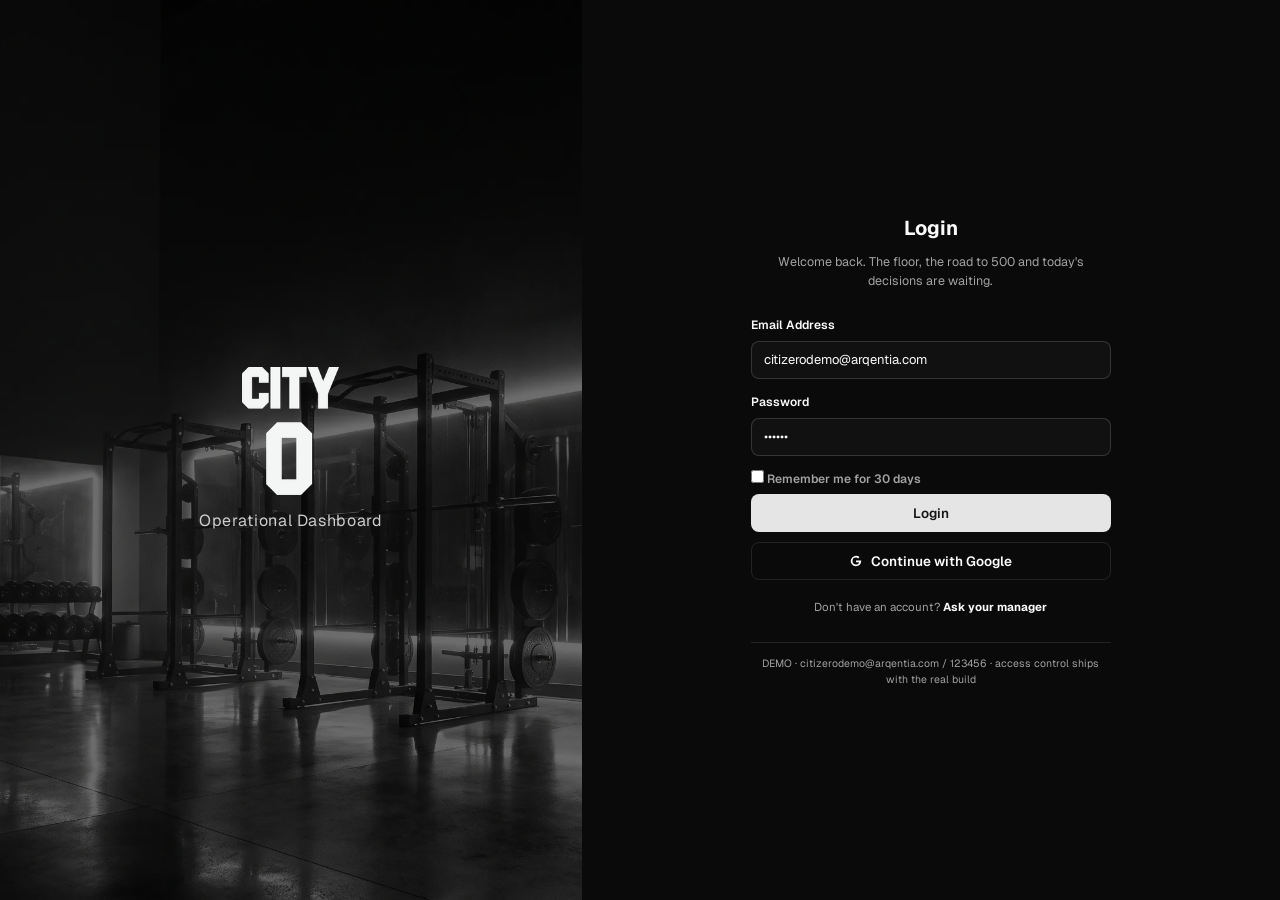
==== index.html @ 1f585b22 "AI corrective actions in Grow and Keep Both sections now open with a Pulse Intelligence panel of con" ====
<!DOCTYPE html>
<html lang="en">
<head>
<meta charset="utf-8">
<meta name="viewport" content="width=device-width, initial-scale=1">
<title>CITY 0 OPS · Public Surface Monitor</title>
<link rel="icon" href="assets/logo-cz-mark.png">
<link rel="preconnect" href="https://fonts.googleapis.com">
<link rel="preconnect" href="https://fonts.gstatic.com" crossorigin>
<link href="https://fonts.googleapis.com/css2?family=Geist:wght@300;400;500;600;700;800&family=Geist+Mono:wght@400;500&display=swap" rel="stylesheet">
<link rel="stylesheet" href="styles.css?v=0830e">
</head>
<body>
<div class="shell">

  <aside class="sidebar">
    <div class="wordmark">
      <img src="assets/logo-horizontal-white.png" alt="City Zero">
      <img class="mkmini" src="assets/logo-cz-mark.png" alt="City Zero">
      <span class="ops">OPS</span>
    </div>
    <nav class="nav" id="nav"></nav>
    <div style="margin-top:auto"></div>
    <div class="side-status" id="side-status"></div>
    <div class="langrow" role="group" aria-label="Theme">
      <button class="thbtn on" data-t="dark" onclick="setTheme('dark')" aria-label="Dark mode">
        <svg viewBox="0 0 24 24" fill="none" stroke="currentColor" stroke-width="2" stroke-linecap="round"><path d="M12 3a6 6 0 0 0 9 9 9 9 0 1 1-9-9Z"></path></svg> Dark
      </button>
      <button class="thbtn" data-t="light" onclick="setTheme('light')" aria-label="Light mode">
        <svg viewBox="0 0 24 24" fill="none" stroke="currentColor" stroke-width="2" stroke-linecap="round"><circle cx="12" cy="12" r="4"></circle><path d="M12 2v2m0 16v2M4.9 4.9l1.4 1.4m11.4 11.4 1.4 1.4M2 12h2m16 0h2M4.9 19.1l1.4-1.4m11.4-11.4 1.4-1.4"></path></svg> Light
      </button>
    </div>
    <div class="langrow" role="group" aria-label="Language">
      <button class="langbtn" data-l="en" onclick="setLang('en')">EN</button>
      <button class="langbtn" data-l="es" onclick="setLang('es')">ES</button>
    </div>
    <div class="side-user" onclick="location.hash='#profile'" data-tip="Account">
      <span class="avatar sm avph"><img src="assets/team/ivan.jpg" alt="" onerror="this.remove()">IF</span>
      <div class="sud"><b>Ivan Flores</b><span>Business Operations Manager</span></div>
      <svg viewBox="0 0 24 24" fill="none" stroke="currentColor" stroke-width="2" stroke-linecap="round"><circle cx="12" cy="12" r="1"/><circle cx="12" cy="5" r="1"/><circle cx="12" cy="19" r="1"/></svg>
    </div>
    <div class="side-made">
      <span>Made by</span>
      <img class="mk-dark" src="assets/arqentia-wordmark-white.png" alt="Arqentia">
      <img class="mk-light" src="assets/arqentia-wordmark-ink.png" alt="Arqentia">
    </div>
  </aside>

  <div class="inset">
    <header class="apphdr">
      <div class="ahl">
        <button class="ahbtn" onclick="document.querySelector('.shell').classList.toggle('collapsed')" aria-label="Toggle sidebar" data-tip="Toggle sidebar">
          <svg viewBox="0 0 24 24" fill="none" stroke="currentColor" stroke-width="2" stroke-linecap="round" stroke-linejoin="round"><rect x="3" y="3" width="18" height="18" rx="2"></rect><path d="M9 3v18"></path></svg>
        </button>
        <span class="ahsep"></span>
        <nav class="crumb" aria-label="Breadcrumb">
          <span>CITY 0 OPS</span><svg viewBox="0 0 24 24" fill="none" stroke="currentColor" stroke-width="2" stroke-linecap="round" stroke-linejoin="round"><path d="m9 18 6-6-6-6"></path></svg><b id="crumb-sec">Today</b>
        </nav>
      </div>
      <button class="topsearch wide" onclick="openCmdk()" aria-label="Search">
        <svg viewBox="0 0 24 24" fill="none" stroke="currentColor" stroke-width="2" stroke-linecap="round" aria-hidden="true"><circle cx="11" cy="11" r="7"></circle><path d="m20 20-3.5-3.5"></path></svg>
        <span class="tslabel">Search the dashboard...</span>
        <span class="kbd">Ctrl K</span>
      </button>
      <div class="ahr">
        <button class="ahbtn" onclick="setTheme(THEME === 'dark' ? 'light' : 'dark')" aria-label="Toggle theme" data-tip="Theme">
          <svg class="ico-moon" viewBox="0 0 24 24" fill="none" stroke="currentColor" stroke-width="2" stroke-linecap="round"><path d="M12 3a6 6 0 0 0 9 9 9 9 0 1 1-9-9Z"></path></svg>
          <svg class="ico-sun" viewBox="0 0 24 24" fill="none" stroke="currentColor" stroke-width="2" stroke-linecap="round"><circle cx="12" cy="12" r="4"></circle><path d="M12 2v2m0 16v2M4.9 4.9l1.4 1.4m11.4 11.4 1.4 1.4M2 12h2m16 0h2M4.9 19.1l1.4-1.4m11.4-11.4 1.4-1.4"></path></svg>
        </button>
        <span style="position:relative;display:inline-flex">
          <span class="avatar sm ahav avph" style="cursor:pointer" onclick="avToggle(event)"><img src="assets/team/ivan.jpg" alt="" onerror="this.remove()">IF</span>
          <div class="avmenu" id="avmenu" onclick="event.stopPropagation()">
            <div class="avh"><span class="avatar sm avph"><img src="assets/team/ivan.jpg" alt="" onerror="this.remove()">IF</span><div><b>Ivan Flores</b><span>citizerodemo@arqentia.com</span></div></div>
            <button onclick="avGo('#profile')"><svg viewBox="0 0 24 24" fill="none" stroke="currentColor" stroke-width="2" stroke-linecap="round" stroke-linejoin="round"><circle cx="12" cy="8" r="5"/><path d="M20 21a8 8 0 0 0-16 0"/></svg>Account</button>
            <button onclick="avHide();toast('Billing', tr('SAMPLE: invoices ship with the real build','SAMPLE: las facturas llegan con el build real'))"><svg viewBox="0 0 24 24" fill="none" stroke="currentColor" stroke-width="2" stroke-linecap="round" stroke-linejoin="round"><rect width="20" height="14" x="2" y="5" rx="2"/><line x1="2" x2="22" y1="10" y2="10"/></svg>Billing</button>
            <button onclick="avHide();toast(tr('Notifications','Notificaciones'), tr('SAMPLE: morning email + alerts','SAMPLE: correo matutino + alertas'))"><svg viewBox="0 0 24 24" fill="none" stroke="currentColor" stroke-width="2" stroke-linecap="round" stroke-linejoin="round"><path d="M6 8a6 6 0 0 1 12 0c0 7 3 9 3 9H3s3-2 3-9"/><path d="M10.3 21a1.94 1.94 0 0 0 3.4 0"/></svg>Notifications</button>
            <hr>
            <button onclick="location.href='login.html'"><svg viewBox="0 0 24 24" fill="none" stroke="currentColor" stroke-width="2" stroke-linecap="round" stroke-linejoin="round"><path d="M9 21H5a2 2 0 0 1-2-2V5a2 2 0 0 1 2-2h4"/><polyline points="16 17 21 12 16 7"/><line x1="21" x2="9" y1="12" y2="12"/></svg>Log out</button>
          </div>
        </span>
      </div>
    </header>
    <main class="content" id="content"></main>
  </div>

</div>
<script src="data.js?v=0830e"></script>
<script src="i18n.js?v=0830e"></script>
<script src="vendor/anime.min.js"></script>
<script src="charts.js?v=0830e"></script>
<script src="animations.js?v=0830e"></script>
<script src="components.js?v=0830e"></script>
<script src="app.js?v=0830e"></script>
<script src="live.js?v=0830e"></script>
<script>
/* QA: ?rail=1 abre con el sidebar colapsado a iconos */
if (location.search.includes("rail=1")) document.querySelector(".shell").classList.add("collapsed");
/* debug hook: ?debug=1 lists elements wider than the viewport in a DOM node */
if (location.search.includes("debug=1")) {
  setTimeout(() => {
    const vw = document.documentElement.clientWidth;
    const bad = [];
    document.querySelectorAll("*").forEach(el => {
      const r = el.getBoundingClientRect();
      if (r.width > vw + 1 || r.right > vw + 1) {
        bad.push(`${el.tagName}.${(el.className || "").toString().split(" ")[0]}=${Math.round(r.width)}/right${Math.round(r.right)}`);
      }
    });
    const d = document.createElement("pre");
    d.id = "OVERFLOW_DEBUG";
    d.textContent = `vw=${vw} scrollW=${document.documentElement.scrollWidth} :: ${bad.slice(0, 12).join(" | ")}`;
    document.body.appendChild(d);
  }, 700);
}
</script>
</body>
</html>
---- styles.css ----
/* CITY 0 OPS · shadcn/ui design system port (vanilla CSS)
   Tokens and component recipes taken from vendor/shadcn-ui
   apps/v4/app/globals.css (.dark) and registry/new-york-v4/ui/*.tsx.
   Backgrounds keep City Zero's blue-tinted near-black instead of
   shadcn's neutral zinc; everything else follows the source. */

/* ==== dual-mode tokens · port of next-shadcn-admin-dashboard-v1
   src/app/globals.css: :root = light, .dark = dark. Dark keeps City Zero's
   blue-tinted near-black on the template's structure. ==== */
:root {
  --radius: 0.625rem;
  --radius-sm: calc(var(--radius) - 4px);
  --radius-md: calc(var(--radius) - 2px);
  --radius-lg: var(--radius);
  --radius-xl: calc(var(--radius) + 4px);

  /* light con profundidad (pedido Rafa 29.08): canvas gris claro, cards casi
     blancas que se despegan, sidebar gris más oscuro. Nada de blanco plano. */
  --background: oklch(0.955 0 0);
  --foreground: oklch(0.145 0 0);
  --card: oklch(0.995 0 0);
  --card-foreground: oklch(0.145 0 0);
  --popover: oklch(0.995 0 0);
  --popover-foreground: oklch(0.145 0 0);
  --primary: oklch(0.205 0 0);
  --primary-foreground: oklch(0.985 0 0);
  --secondary: oklch(0.925 0 0);
  --secondary-foreground: oklch(0.205 0 0);
  --muted: oklch(0.925 0 0);
  --muted-foreground: oklch(0.49 0 0);
  --accent: oklch(0.91 0 0);
  --accent-foreground: oklch(0.205 0 0);
  --destructive: oklch(0.577 0.245 27.325);
  --border: oklch(0.878 0 0);
  --input: oklch(0.878 0 0);
  --ring: oklch(0.65 0 0);
  --sidebar: oklch(0.925 0 0);
  --sidebar-accent: oklch(0.87 0 0);

  /* semantic status: legibles sobre claro */
  --red: #dc2626;
  --amber: #b45309;
  --green: #15803d;
  --live: #16a34a;
  --warnY: #ca8a04;
  --warnO: #ea580c;
  --mint: #0f9d7a;

  /* escala de chart del template (idéntica en ambos modos) */
  --chart-1: oklch(0.87 0 0);
  --chart-2: oklch(0.556 0 0);
  --chart-3: oklch(0.439 0 0);
  --chart-4: oklch(0.371 0 0);
  --chart-5: oklch(0.269 0 0);

  --font: "Geist", ui-sans-serif, system-ui, sans-serif;
  --mono: "Geist Mono", ui-monospace, monospace;
  --sidebar-w: 244px;
  --shadow-xs: 0 1px 2px 0 rgba(16,24,40,.08);
  --shadow-sm: 0 1px 3px 0 rgba(16,24,40,.12), 0 1px 2px -1px rgba(16,24,40,.08);
  --shadow-lg: 0 12px 20px -4px rgba(16,24,40,.15), 0 4px 8px -4px rgba(16,24,40,.08);
}

.dark {
  /* dark: los valores EXACTOS de globals.css del template — fondo 0.145 con
     cards 0.205 elevadas por color, no negro puro */
  --background: oklch(0.145 0 0);
  --foreground: oklch(0.985 0 0);
  --card: oklch(0.205 0 0);
  --card-foreground: oklch(0.985 0 0);
  --popover: oklch(0.205 0 0);
  --popover-foreground: oklch(0.985 0 0);
  --primary: oklch(0.922 0 0);
  --primary-foreground: oklch(0.205 0 0);
  --secondary: oklch(0.269 0 0);
  --secondary-foreground: oklch(0.985 0 0);
  --muted: oklch(0.269 0 0);
  --muted-foreground: oklch(0.708 0 0);
  --accent: oklch(0.269 0 0);
  --accent-foreground: oklch(0.985 0 0);
  --destructive: oklch(0.704 0.191 22.216);
  --border: oklch(1 0 0 / 10%);
  --input: oklch(1 0 0 / 15%);
  --ring: oklch(0.556 0 0);
  --sidebar: oklch(0.185 0 0);
  --sidebar-accent: oklch(0.269 0 0);

  --red: #E5484D;
  --amber: #D9A13B;
  --green: #46A758;
  --live: #4ade80;
  --warnY: #facc15;
  --warnO: #fb923c;
  --mint: #23E3A4;

  --shadow-xs: 0 1px 2px 0 rgba(0,0,0,.25);
  --shadow-sm: 0 1px 3px 0 rgba(0,0,0,.3), 0 1px 2px -1px rgba(0,0,0,.3);
  --shadow-lg: 0 10px 15px -3px rgba(0,0,0,.4), 0 4px 6px -4px rgba(0,0,0,.4);
}

* { margin: 0; padding: 0; box-sizing: border-box; }
html { -webkit-font-smoothing: antialiased; }
body {
  font-family: var(--font);
  font-size: 14px; font-weight: 400; line-height: 1.55;
  color: var(--foreground); background: var(--background);
}
::selection { background: var(--primary); color: var(--primary-foreground); }
button { font-family: inherit; }

.text-muted { color: var(--muted-foreground); }
.mono { font-family: var(--mono); font-size: 12px; }

/* ================= shell & sidebar (next-shadcn-admin template) ================= */
.shell { display: grid; grid-template-columns: var(--sidebar-w) 1fr; min-height: 100dvh; }
/* colapso a iconos (sidebar collapsible="icon" del template) */
.shell.collapsed { grid-template-columns: 58px 1fr; }
.shell.collapsed .sidebar { padding-left: 8px; padding-right: 8px; overflow: visible; }
.shell.collapsed .wordmark img, .shell.collapsed .wordmark .ops { display: none; }
.shell.collapsed .wordmark .mkmini { display: block; margin: 0 auto; }
.shell.collapsed .nav a { justify-content: center; padding-left: 0; padding-right: 0; }
.shell.collapsed .nav .navlbl, .shell.collapsed .nav .n { display: none; }
.shell.collapsed .navgroup, .shell.collapsed .side-status, .shell.collapsed .langrow,
.shell.collapsed .side-made, .shell.collapsed .side-user .sud, .shell.collapsed .side-user > svg { display: none; }
.shell.collapsed .side-user { justify-content: center; padding: 6px; border: 0; background: transparent; }
.wordmark .mkmini { display: none; height: 30px; }
.inset { min-width: 0; display: flex; flex-direction: column; }

/* header h-12 sticky con blur, receta del layout.tsx del template */
.apphdr {
  position: sticky; top: 0; z-index: 40;
  height: 48px; flex-shrink: 0;
  display: flex; align-items: center; justify-content: space-between;
  padding: 0 24px; border-bottom: 1px solid var(--border);
  background: color-mix(in srgb, var(--background) 55%, transparent);
  backdrop-filter: blur(12px); -webkit-backdrop-filter: blur(12px);
}
.apphdr .ahl, .apphdr .ahr { display: flex; align-items: center; gap: 8px; }
.ahbtn {
  width: 28px; height: 28px; display: inline-flex; align-items: center; justify-content: center;
  border: 0; border-radius: var(--radius-md); background: transparent; color: var(--foreground);
  cursor: pointer; transition: background .15s ease;
}
.ahbtn:hover { background: var(--accent); }
.ahbtn svg { width: 15px; height: 15px; }
.ahsep { width: 1px; height: 16px; background: var(--border); margin: 0 6px; }
.crumb { display: flex; align-items: center; gap: 6px; font-size: 12.5px; color: var(--muted-foreground); }
.crumb svg { width: 12px; height: 12px; opacity: .6; }
.crumb b { color: var(--foreground); font-weight: 600; }
.ahav { cursor: default; }
.ico-sun { display: none; }
html.dark .ico-sun { display: block; }
html.dark .ico-moon { display: none; }
.sidebar {
  background: var(--sidebar); border-right: 1px solid var(--border);
  position: sticky; top: 0; height: 100dvh;
  display: flex; flex-direction: column; padding: 16px 12px 12px;
}
.wordmark { display: flex; align-items: center; gap: 8px; padding: 4px 8px 16px; }
.wordmark img { height: 20px; display: block; }
html:not(.dark) .wordmark img { filter: invert(1); }
html:not(.dark) .hero img { filter: saturate(.4) brightness(.95); }
.wordmark .ops {
  font-family: var(--mono); font-size: 10px; letter-spacing: .22em;
  color: var(--muted-foreground); border: 1px solid var(--border);
  padding: 2px 6px; border-radius: var(--radius-sm);
}
.nav { display: flex; flex-direction: column; gap: 1px; overflow-y: auto; min-height: 0; scrollbar-width: thin; scrollbar-color: var(--accent) transparent; }
.navgroup {
  font-size: 11px; font-weight: 500; color: var(--muted-foreground);
  opacity: .75; padding: 14px 8px 5px; letter-spacing: .02em;
}
.nav a {
  display: flex; align-items: center; gap: 8px;
  height: 32px; font-size: 13px; font-weight: 400; color: var(--foreground);
  text-decoration: none; padding: 0 8px; border-radius: var(--radius-md);
  transition: background .12s ease, color .12s ease;
}
.nav a .navico { width: 16px; height: 16px; flex: 0 0 auto; color: var(--muted-foreground); }
.nav a .navlbl { flex: 1; min-width: 0; white-space: nowrap; overflow: hidden; text-overflow: ellipsis; }
.nav a:hover { background: var(--sidebar-accent); }
.nav a.active { background: var(--sidebar-accent); font-weight: 500; }
.nav a.active .navico { color: var(--foreground); }
.nav a .n {
  font-family: var(--mono); font-size: 10.5px; color: var(--muted-foreground);
  background: var(--secondary); border: 1px solid var(--border);
  padding: 1px 7px; border-radius: 999px; line-height: 1.5;
}
.nav a .n.hot { color: var(--red); border-color: color-mix(in oklab, var(--red) 40%, transparent); }
.side-foot { margin-top: auto; padding: 12px 8px 0; border-top: 1px solid var(--border); font-size: 11.5px; color: var(--muted-foreground); line-height: 1.7; }
.side-foot strong { color: var(--foreground); font-weight: 500; display: block; }
.side-k { display: flex; align-items: center; justify-content: space-between; margin-bottom: 10px; cursor: pointer; border: 1px solid var(--border); background: var(--secondary); border-radius: var(--radius-md); padding: 6px 8px; transition: background .12s ease; font-size: 12.5px; color: var(--muted-foreground); }
.side-k:hover { background: var(--accent); color: var(--foreground); }

/* ================= content & topbar ================= */
.content { padding: 0 0 64px; min-width: 0; overflow-x: clip; }
.inner { max-width: none; padding: 0 32px; }
.topbar {
  display: flex; align-items: center; justify-content: space-between; gap: 24px;
  padding: 22px 32px 18px; border-bottom: 1px solid var(--border); max-width: none;
}
.topbar h1 { font-weight: 600; font-size: 20px; letter-spacing: -.01em; line-height: 1.25; }
.topbar .sub { font-size: 13px; color: var(--muted-foreground); margin-top: 3px; }
.sweep { display: flex; align-items: center; gap: 12px; flex-shrink: 0; }
.sweep .stamp { font-family: var(--mono); font-size: 11px; letter-spacing: .06em; color: var(--muted-foreground); display: flex; align-items: center; gap: 8px; }
.dot { width: 7px; height: 7px; border-radius: 999px; background: var(--green); animation: pulse 2s ease-in-out infinite; }
@keyframes pulse { 0%,100% { opacity: 1; } 50% { opacity: .3; } }

/* ================= button (ui/button.tsx) ================= */
.btn {
  display: inline-flex; align-items: center; justify-content: center; gap: 8px;
  height: 36px; padding: 0 16px; border-radius: var(--radius-md);
  font-size: 14px; font-weight: 500; white-space: nowrap; cursor: pointer;
  border: 0; background: var(--primary); color: var(--primary-foreground);
  transition: all .15s ease; outline: none; text-decoration: none;
}
.btn svg { width: 16px; height: 16px; flex-shrink: 0; pointer-events: none; }
.btn:hover { background: color-mix(in oklab, var(--primary) 90%, transparent); }
.btn:focus-visible { box-shadow: 0 0 0 3px color-mix(in oklab, var(--ring) 50%, transparent); }
.btn:disabled { pointer-events: none; opacity: .5; }
.btn.secondary { background: var(--secondary); color: var(--secondary-foreground); }
.btn.secondary:hover { background: color-mix(in oklab, var(--secondary) 80%, white 4%); }
.btn.outline, .btn.ghost { background: color-mix(in oklab, var(--input) 30%, transparent); color: var(--foreground); border: 1px solid var(--input); box-shadow: var(--shadow-xs); }
.btn.outline:hover, .btn.ghost:hover { background: color-mix(in oklab, var(--input) 50%, transparent); }
.btn.plain { background: transparent; border: 0; box-shadow: none; color: var(--foreground); }
.btn.plain:hover { background: color-mix(in oklab, var(--accent) 50%, transparent); }
.btn.destructive { background: color-mix(in oklab, var(--destructive) 60%, var(--background)); color: #fff; }
.btn.sm, .btn.mini { height: 32px; padding: 0 12px; gap: 6px; font-size: 13px; }
.btn.xs { height: 24px; padding: 0 8px; font-size: 12px; }
.btn.icon { width: 36px; padding: 0; }
.btn.icon-xs { width: 24px; height: 24px; padding: 0; }

/* ================= badge (ui/badge.tsx) — replaces .chip ================= */
.chip {
  display: inline-flex; align-items: center; gap: 4px; width: fit-content;
  border-radius: 999px; border: 1px solid transparent; padding: 2px 8px;
  font-size: 11px; font-weight: 500; white-space: nowrap; line-height: 1.5;
  font-family: var(--font); letter-spacing: .01em;
}
.chip.red { color: #fff; background: color-mix(in oklab, var(--red) 60%, var(--background)); }
.chip.amber { color: var(--amber); border-color: color-mix(in oklab, var(--amber) 45%, transparent); background: color-mix(in oklab, var(--amber) 12%, transparent); }
.chip.green { color: var(--green); border-color: color-mix(in oklab, var(--green) 45%, transparent); background: color-mix(in oklab, var(--green) 12%, transparent); }
.chip.gray { border-color: var(--border); color: var(--foreground); background: var(--secondary); }
.chip.white { background: var(--primary); color: var(--primary-foreground); }

/* ================= metric & action cards (overview) ================= */
.ovhead { display: flex; align-items: flex-end; justify-content: space-between; gap: 16px; margin-bottom: 30px; flex-wrap: wrap; }
.greet { font-size: 20px; font-weight: 500; font-style: italic; letter-spacing: .005em; }
.greetsub { display: flex; align-items: center; gap: 10px; margin-top: 6px; font-size: 13.5px; color: var(--muted-foreground); flex-wrap: wrap; }
.greetsub .it { font-style: italic; }
.greetsub .gd { width: 5px; height: 5px; border-radius: 999px; background: var(--foreground); }
.bicon { width: 17px; height: 17px; margin-left: 6px; vertical-align: -3.5px; }

.ovsec { margin-bottom: 34px; }
.mgrid { display: grid; grid-template-columns: repeat(4, 1fr); gap: 12px; margin-top: 12px; }

.mcard { background: var(--card); border: 1px solid var(--border); border-radius: var(--radius-lg); box-shadow: var(--shadow-xs); padding: 16px; display: flex; flex-direction: column; gap: 22px; }
.mhead2 { display: flex; align-items: center; gap: 8px; font-size: 13px; font-weight: 500; color: var(--muted-foreground); }
.mic { width: 19px; height: 19px; display: inline-flex; }
.mic svg { width: 100%; height: 100%; }
.mic.red { color: var(--red); } .mic.amber { color: var(--amber); } .mic.white { color: var(--foreground); } .mic.green { color: var(--green); }
.mval { font-size: 30px; font-weight: 500; line-height: 1; letter-spacing: -.02em; font-variant-numeric: tabular-nums; }
.mnote { font-size: 12px; line-height: 1.45; display: flex; gap: 5px; align-items: baseline; }
.mnote b { font-weight: 600; }
.mnote span { color: var(--muted-foreground); }

.acard {
  background: var(--card); border: 1px solid var(--border); border-radius: var(--radius-lg);
  box-shadow: var(--shadow-xs); padding: 10px 12px;
  display: flex; align-items: center; justify-content: space-between; gap: 10px;
  cursor: pointer; transition: background .15s ease;
}
.acard:hover { background: color-mix(in oklab, var(--card) 92%, white 5%); }
.acard:hover .ar { transform: translateX(2px); }
.al { display: flex; align-items: center; gap: 10px; font-size: 14px; font-weight: 500; color: color-mix(in oklab, var(--foreground) 85%, transparent); }
.aic { width: 42px; height: 42px; background: var(--background); border: 1px solid var(--border); border-radius: var(--radius-md); display: inline-flex; align-items: center; justify-content: center; color: var(--foreground); flex-shrink: 0; }
.aic svg { width: 19px; height: 19px; }
.ar { width: 22px; height: 22px; color: var(--muted-foreground); transition: transform .2s ease-out; flex-shrink: 0; }
.ar svg { width: 100%; height: 100%; }

/* section titles */
.ptitle { font-weight: 600; font-size: 15px; letter-spacing: -.005em; margin-bottom: 14px; display: flex; align-items: baseline; justify-content: space-between; gap: 12px; }
.ptitle .hint { font-size: 12px; font-weight: 400; color: var(--muted-foreground); }

/* ================= metric strip (non-overview sections) ================= */
.metrics { display: grid; grid-auto-flow: column; grid-auto-columns: 1fr; gap: 12px; max-width: none; padding: 20px 32px 4px; }
.metric {
  background: linear-gradient(to top, color-mix(in srgb, var(--primary) 5%, var(--card)), var(--card));
  border: 1px solid var(--border); border-radius: var(--radius-xl);
  box-shadow: var(--shadow-xs); padding: 18px 20px; min-width: 0;
}
html.dark .metric { background: var(--card); }
.metric .k { font-size: 12.5px; font-weight: 500; color: var(--muted-foreground); margin-bottom: 9px; }
.metric .v { font-size: 26px; font-weight: 500; line-height: 1.05; letter-spacing: -.02em; font-variant-numeric: tabular-nums; }
.metric .v .unit { font-size: 13px; color: var(--muted-foreground); margin-left: 4px; font-weight: 400; }
.metric .v.red { color: var(--red); }
.metric .s { font-size: 12px; color: var(--muted-foreground); margin-top: 7px; }
.metric .s .chip { margin-left: 0; }

/* ================= layout grids & panels ================= */
.grid { display: grid; gap: 20px; max-width: none; padding: 20px 32px 0; }
.grid.split { grid-template-columns: 2fr 1fr; }
.grid.half { grid-template-columns: 1fr 1fr; }
.panel { background: var(--card); border: 1px solid var(--border); border-radius: var(--radius-xl); box-shadow: var(--shadow-sm); padding: 20px 22px 22px; min-width: 0; }
.panel.wide { grid-column: 1 / -1; }

/* ================= table (ui/table.tsx) ================= */
.tablewrap { overflow-x: auto; }
.tablewrap table { min-width: 540px; }
table { width: 100%; border-collapse: collapse; font-size: 14px; }
th {
  height: 40px; padding: 0 10px; text-align: left; vertical-align: middle;
  font-size: 13px; font-weight: 500; color: var(--muted-foreground);
  border-bottom: 1px solid var(--border); white-space: nowrap; background: transparent;
}
td { padding: 10px; border-bottom: 1px solid var(--border); vertical-align: middle; font-size: 13.5px; }
tbody tr { transition: background .12s ease; }
tbody tr:hover { background: color-mix(in oklab, var(--muted) 50%, transparent); }
tbody tr:last-child td { border-bottom: 0; }
td.mono { font-family: var(--mono); font-size: 12.5px; }
td.num { font-family: var(--mono); font-size: 12.5px; text-align: right; white-space: nowrap; font-variant-numeric: tabular-nums; }
td .t { font-weight: 500; font-size: 13.5px; color: var(--foreground); }
td .d { color: var(--muted-foreground); font-size: 12px; margin-top: 2px; }
tr.selrow td { background: color-mix(in oklab, var(--muted) 60%, transparent); }
.age-red { color: var(--red); } .age-amber { color: var(--amber); } .ok-green { color: var(--green); }

/* ================= tabs (ui/tabs.tsx) ================= */
.tabs { display: inline-flex; align-items: center; width: fit-content; background: var(--muted); border-radius: var(--radius-lg); padding: 3px; height: 36px; }
.tab {
  display: inline-flex; align-items: center; justify-content: center; gap: 6px;
  height: 30px; padding: 0 12px; border-radius: var(--radius-md); border: 1px solid transparent;
  font-size: 13.5px; font-weight: 500; color: color-mix(in oklab, var(--foreground) 60%, transparent);
  background: transparent; cursor: pointer; transition: all .15s ease; white-space: nowrap;
}
.tab:hover { color: var(--foreground); }
.tab.on { background: var(--background); color: var(--foreground); box-shadow: var(--shadow-sm); border-color: var(--border); }
.tab .n { font-family: var(--mono); font-size: 11px; color: var(--muted-foreground); }

/* ================= input / select / textarea / label ================= */
.input, .select, .textarea {
  height: 36px; width: 100%; min-width: 0; border-radius: var(--radius-md);
  border: 1px solid var(--input); background: color-mix(in oklab, var(--input) 30%, transparent);
  padding: 4px 12px; font-size: 14px; font-family: var(--font); color: var(--foreground);
  box-shadow: var(--shadow-xs); outline: none; transition: color .15s, box-shadow .15s, border-color .15s;
}
.input::placeholder { color: var(--muted-foreground); }
.input:focus-visible, .select:focus-visible, .textarea:focus-visible { border-color: var(--ring); box-shadow: 0 0 0 3px color-mix(in oklab, var(--ring) 50%, transparent); }
.select { appearance: none; cursor: pointer; background-image: url("data:image/svg+xml;utf8,<svg xmlns='http://www.w3.org/2000/svg' width='16' height='16' viewBox='0 0 24 24' fill='none' stroke='%239CA4AC' stroke-width='2' stroke-linecap='round' stroke-linejoin='round'><path d='m6 9 6 6 6-6'/></svg>"); background-repeat: no-repeat; background-position: right 10px center; padding-right: 32px; }
.select option { background: var(--popover); color: var(--foreground); }
.textarea { height: auto; min-height: 96px; padding: 8px 12px; resize: vertical; line-height: 1.55; }
.label { display: block; font-size: 13.5px; font-weight: 500; margin-bottom: 6px; }
.field { margin-bottom: 14px; }
.field .helper { font-size: 12px; color: var(--muted-foreground); margin-top: 5px; }

/* ================= switch (ui/switch.tsx) ================= */
.switch {
  display: inline-flex; align-items: center; flex-shrink: 0; cursor: pointer;
  width: 32px; height: 18.4px; border-radius: 999px; border: 1px solid transparent;
  background: color-mix(in oklab, var(--input) 80%, transparent);
  box-shadow: var(--shadow-xs); transition: all .15s ease; padding: 0; outline: none;
}
.switch[aria-checked="true"] { background: var(--primary); }
.switch .thumb { display: block; width: 16px; height: 16px; border-radius: 999px; background: var(--foreground); transition: transform .15s ease; transform: translateX(0); }
.switch[aria-checked="true"] .thumb { background: var(--primary-foreground); transform: translateX(13px); }
.switch:focus-visible { box-shadow: 0 0 0 3px color-mix(in oklab, var(--ring) 50%, transparent); }
.switch:disabled { cursor: not-allowed; opacity: .5; }

/* ================= checkbox (ui/checkbox.tsx) ================= */
.cbx {
  width: 16px; height: 16px; flex-shrink: 0; border-radius: 4px;
  border: 1px solid var(--input); background: color-mix(in oklab, var(--input) 30%, transparent);
  box-shadow: var(--shadow-xs); cursor: pointer; display: inline-flex;
  align-items: center; justify-content: center; padding: 0; outline: none;
  transition: box-shadow .15s ease; color: transparent;
}
.cbx[aria-checked="true"] { background: var(--primary); border-color: var(--primary); color: var(--primary-foreground); }
.cbx svg { width: 12px; height: 12px; }
.cbx:focus-visible { box-shadow: 0 0 0 3px color-mix(in oklab, var(--ring) 50%, transparent); }
.taskdone .t { text-decoration: line-through; color: var(--muted-foreground); }

/* ================= progress (ui/progress.tsx) ================= */
.progress { position: relative; height: 8px; width: 100%; overflow: hidden; border-radius: 999px; background: color-mix(in oklab, var(--primary) 20%, transparent); }
.progress .bar { height: 100%; background: var(--primary); transition: width .3s ease; border-radius: 999px; }

/* ================= avatar (ui/avatar.tsx) ================= */
.avatar {
  width: 28px; height: 28px; border-radius: 999px; flex-shrink: 0;
  background: var(--secondary); border: 1px solid var(--border);
  display: inline-flex; align-items: center; justify-content: center;
  font-size: 11px; font-weight: 600; color: var(--foreground); letter-spacing: .02em;
}
.avatar.sm { width: 24px; height: 24px; font-size: 10px; }

/* ================= separator / kbd / skeleton / alert ================= */
.separator { height: 1px; background: var(--border); border: 0; margin: 16px 0; }
.kbd {
  display: inline-flex; align-items: center; gap: 2px;
  background: var(--muted); border: 1px solid var(--border); border-radius: var(--radius-sm);
  padding: 1px 6px; font-family: var(--mono); font-size: 10.5px; color: var(--muted-foreground);
}
.skeleton { background: var(--accent); border-radius: var(--radius-md); animation: skpulse 1.6s ease-in-out infinite; }
@keyframes skpulse { 0%,100% { opacity: 1; } 50% { opacity: .45; } }
.alert {
  position: relative; width: 100%; border-radius: var(--radius-lg);
  border: 1px solid var(--border); background: var(--card);
  padding: 12px 16px; font-size: 13.5px; display: grid;
  grid-template-columns: 18px 1fr; gap: 2px 10px; align-items: start;
  box-shadow: var(--shadow-xs);
}
.alert svg { width: 16px; height: 16px; margin-top: 2px; color: var(--muted-foreground); grid-row: span 2; }
.alert .atitle { font-weight: 500; }
.alert .adesc { color: var(--muted-foreground); font-size: 13px; }
.alert.warn { border-color: color-mix(in oklab, var(--amber) 40%, transparent); }
.alert.warn svg, .alert.warn .atitle { color: var(--amber); }

/* ================= tooltip (ui/tooltip.tsx: bg-foreground) ================= */
.tooltip {
  position: fixed; z-index: 90; pointer-events: none;
  background: var(--foreground); color: var(--background);
  border-radius: var(--radius-md); padding: 6px 12px; font-size: 12px;
  max-width: 260px; box-shadow: var(--shadow-lg);
  opacity: 0; transform: scale(.97); transition: opacity .12s ease, transform .12s ease;
}
.tooltip.show { opacity: 1; transform: scale(1); }
.tooltip .arrow { position: absolute; left: 50%; bottom: -4px; width: 10px; height: 10px; transform: translateX(-50%) rotate(45deg); background: var(--foreground); border-radius: 2px; }

/* ================= dialog & sheet (ui/dialog.tsx, ui/sheet.tsx) ================= */
.overlay {
  position: fixed; inset: 0; z-index: 70; background: rgba(0,0,0,.5);
  opacity: 0; pointer-events: none; transition: opacity .2s ease;
}
.overlay.open { opacity: 1; pointer-events: auto; }
.dialog {
  position: fixed; top: 50%; left: 50%; z-index: 80;
  width: calc(100% - 2rem); max-width: 480px;
  transform: translate(-50%, -48%) scale(.96); opacity: 0; pointer-events: none;
  background: var(--background); border: 1px solid var(--border);
  border-radius: var(--radius-lg); padding: 24px; box-shadow: var(--shadow-lg);
  display: grid; gap: 16px; transition: opacity .2s ease, transform .2s ease;
}
.dialog.open { opacity: 1; pointer-events: auto; transform: translate(-50%, -50%) scale(1); }
.dialog h3 { font-size: 17px; font-weight: 600; line-height: 1.2; }
.dialog .ddesc { font-size: 13.5px; color: var(--muted-foreground); margin-top: 6px; }
.dialog .dfoot { display: flex; justify-content: flex-end; gap: 8px; }
.dclose { position: absolute; top: 14px; right: 14px; opacity: .7; background: transparent; border: 0; color: var(--foreground); cursor: pointer; border-radius: var(--radius-sm); padding: 3px; }
.dclose:hover { opacity: 1; }
.dclose svg { width: 16px; height: 16px; }

.sheet {
  position: fixed; top: 0; right: 0; bottom: 0; z-index: 80;
  width: 430px; max-width: calc(100% - 2rem);
  background: var(--background); border-left: 1px solid var(--border);
  box-shadow: var(--shadow-lg); transform: translateX(100%);
  transition: transform .3s ease; display: flex; flex-direction: column;
}
.sheet.open { transform: translateX(0); }
.sheet .shead { padding: 16px 20px; display: flex; flex-direction: column; gap: 4px; border-bottom: 1px solid var(--border); }
.sheet .shead h3 { font-size: 15.5px; font-weight: 600; }
.sheet .shead p { font-size: 13px; color: var(--muted-foreground); }
.sheet .sbody { padding: 18px 20px; overflow-y: auto; flex: 1; }
.sheet .sfoot { margin-top: auto; padding: 14px 20px; border-top: 1px solid var(--border); display: flex; gap: 8px; justify-content: flex-end; }

/* ================= toast (ui/sonner.tsx look) ================= */
.toaster { position: fixed; bottom: 20px; right: 20px; z-index: 100; display: flex; flex-direction: column; gap: 8px; }
.toast {
  width: 340px; background: var(--popover); border: 1px solid var(--border);
  border-radius: var(--radius-lg); box-shadow: var(--shadow-lg);
  padding: 12px 14px; font-size: 13.5px; display: flex; gap: 10px; align-items: flex-start;
  animation: toastin .25s ease;
}
.toast b { font-weight: 600; display: block; margin-bottom: 1px; }
.toast p { color: var(--muted-foreground); font-size: 12.5px; }
.toast svg { width: 16px; height: 16px; margin-top: 2px; flex-shrink: 0; color: var(--green); }
@keyframes toastin { from { opacity: 0; transform: translateY(8px); } to { opacity: 1; transform: none; } }
.toast.out { opacity: 0; transform: translateY(6px); transition: all .25s ease; }

/* ================= command palette (ui.shadcn.com command-menu) =================
   DialogContent: rounded-xl p-2 pb-11 shadow-2xl ring-4 · input: own bordered
   field (border-input bg-input/50) · item: border transparent -> border-input +
   bg-input/50 when selected · footer: absolute bottom bar with kbd + label */
.cmdk {
  position: fixed; top: 15%; left: 50%; transform: translateX(-50%); z-index: 85;
  width: calc(100% - 2rem); max-width: 640px; display: none;
  background: var(--popover);
  border-radius: 14px; overflow: hidden;
  padding: 8px; padding-bottom: 48px;
  box-shadow: 0 0 0 4px color-mix(in srgb, var(--foreground) 9%, transparent),
              0 25px 50px -12px rgba(0, 0, 0, .65);
}
.cmdk.open { display: block; }
.cmdk .cin {
  display: flex; align-items: center; gap: 8px; padding: 0 10px;
  border: 1px solid var(--border); border-radius: 8px;
  background: color-mix(in srgb, var(--foreground) 4%, transparent);
}
.cmdk .cin svg { width: 15px; height: 15px; color: var(--muted-foreground); flex-shrink: 0; }
.cmdk input { flex: 1; height: 38px; background: transparent; border: 0; outline: none; color: var(--foreground); font-size: 14px; font-family: var(--font); }
.cmdk input::placeholder { color: var(--muted-foreground); }
.cmdk .clist { max-height: 340px; overflow-y: auto; padding: 2px 0 6px; scrollbar-width: thin; scrollbar-color: color-mix(in srgb, var(--foreground) 18%, transparent) transparent; }
.cmdk .clist::-webkit-scrollbar { width: 6px; }
.cmdk .clist::-webkit-scrollbar-thumb { background: color-mix(in srgb, var(--foreground) 16%, transparent); border-radius: 999px; }
.cmdk .clist::-webkit-scrollbar-track { background: transparent; }
.cmdk .cgroup { font-size: 12px; font-weight: 500; color: var(--muted-foreground); padding: 12px 12px 6px; }
.cmdk .citem {
  display: flex; align-items: center; gap: 10px; height: 36px; padding: 0 12px;
  border: 1px solid transparent; border-radius: 8px;
  font-size: 13.5px; font-weight: 500; cursor: pointer; color: var(--foreground);
}
.cmdk .citem svg { width: 16px; height: 16px; color: var(--muted-foreground); flex-shrink: 0; }
.cmdk .citem.sel {
  border-color: var(--border);
  background: color-mix(in srgb, var(--foreground) 5%, transparent);
}
.cmdk .citem .crumb { margin-left: auto; font-size: 11.5px; color: var(--muted-foreground); }
.cmdk .cempty { padding: 28px; text-align: center; font-size: 13.5px; color: var(--muted-foreground); }
.cmdk .cfoot {
  position: absolute; left: 0; right: 0; bottom: 0; height: 40px;
  display: flex; align-items: center; gap: 8px; padding: 0 14px;
  border-top: 1px solid var(--border);
  background: color-mix(in srgb, var(--foreground) 3.5%, transparent);
  font-size: 12px; font-weight: 500; color: var(--muted-foreground);
}
.cmdk .cfoot .fkbd {
  display: inline-flex; align-items: center; justify-content: center;
  height: 20px; min-width: 20px; padding: 0 5px;
  border: 1px solid var(--border); border-radius: 5px;
  background: var(--background, transparent);
  font-size: 11px; color: var(--muted-foreground);
}

/* ================= accordion (ui/accordion.tsx) ================= */
.acc { border-top: 1px solid var(--border); }
.accitem { border-bottom: 1px solid var(--border); }
.acctrig {
  width: 100%; display: flex; align-items: center; justify-content: space-between; gap: 10px;
  background: transparent; border: 0; color: var(--foreground); cursor: pointer;
  padding: 13px 2px; font-size: 13.5px; font-weight: 500; text-align: left;
}
.acctrig:hover { text-decoration: underline; text-underline-offset: 3px; }
.acctrig svg { width: 15px; height: 15px; color: var(--muted-foreground); transition: transform .2s ease; flex-shrink: 0; }
.accitem.open .acctrig svg { transform: rotate(180deg); }
.accbody { overflow: hidden; max-height: 0; transition: max-height .25s ease; }
.accbody > div { padding: 0 2px 14px; font-size: 13px; color: var(--muted-foreground); }
.accitem.open .accbody { max-height: 220px; }

/* ================= breadcrumb (ui/breadcrumb.tsx) ================= */
.crumbs { display: flex; align-items: center; flex-wrap: wrap; gap: 6px; font-size: 13px; color: var(--muted-foreground); margin-bottom: 14px; }
.crumbs a { color: var(--muted-foreground); text-decoration: none; transition: color .12s ease; }
.crumbs a:hover { color: var(--foreground); }
.crumbs svg { width: 14px; height: 14px; }
.crumbs .cur { color: var(--foreground); }

/* ================= pagination (ui/pagination.tsx) ================= */
.pager { display: flex; align-items: center; justify-content: center; gap: 4px; margin-top: 14px; }
.pgbtn {
  min-width: 34px; height: 34px; padding: 0 8px; display: inline-flex; align-items: center; justify-content: center; gap: 4px;
  background: transparent; border: 1px solid transparent; border-radius: var(--radius-md);
  color: var(--foreground); font-size: 13.5px; cursor: pointer; transition: background .12s ease;
}
.pgbtn:hover { background: var(--accent); }
.pgbtn.on { border-color: var(--border); background: color-mix(in oklab, var(--input) 30%, transparent); box-shadow: var(--shadow-xs); }
.pgbtn:disabled { opacity: .5; pointer-events: none; }
.pgbtn svg { width: 15px; height: 15px; }

/* ================= dropdown (ui/dropdown-menu.tsx) ================= */
.dd { position: relative; }
.ddbtn {
  height: 34px; display: inline-flex; align-items: center; gap: 8px; padding: 0 12px;
  background: color-mix(in oklab, var(--input) 30%, transparent); border: 1px solid var(--input);
  border-radius: var(--radius-md); color: var(--foreground); font-size: 13px; font-weight: 500;
  cursor: pointer; text-transform: capitalize; box-shadow: var(--shadow-xs);
}
.ddbtn:hover { background: color-mix(in oklab, var(--input) 50%, transparent); }
.ddchev { width: 14px; height: 14px; transform: rotate(90deg); color: var(--muted-foreground); }
.ddmenu {
  display: none; position: absolute; right: 0; top: calc(100% + 6px); z-index: 40;
  background: var(--popover); border: 1px solid var(--border); border-radius: var(--radius-lg);
  min-width: 130px; box-shadow: var(--shadow-lg); padding: 5px;
}
.dd.open .ddmenu { display: block; }
.dditem {
  display: block; width: 100%; text-align: left; background: transparent; border: 0;
  font-size: 13.5px; color: var(--foreground); padding: 7px 10px; cursor: pointer;
  border-radius: var(--radius-md); text-transform: capitalize;
}
.dditem:hover { background: var(--accent); }
.dditem.on { font-weight: 600; }

/* ================= pulse metrics brand (vendor BRANDBOOK.md: mint+blue) ================= */
.pulse-mark {
  font-family: var(--mono); font-size: 11px; font-weight: 500; letter-spacing: .18em;
  color: #23E3A4; white-space: nowrap;
}
.pulse-grad {
  background: linear-gradient(120deg, #00A87D 0%, #3B82F6 100%);
  -webkit-background-clip: text; background-clip: text; color: transparent;
}
.ictitle.red { color: var(--red); }

/* ================= charts ================= */
.chartsec { display: grid; grid-template-columns: 2fr 1fr; gap: 20px; align-items: stretch; }
.chartpanel { min-width: 0; background: var(--card); border: 1px solid var(--border); border-radius: var(--radius-xl); box-shadow: var(--shadow-sm); padding: 18px 20px; }
.chead { display: flex; align-items: center; justify-content: space-between; gap: 12px; margin-bottom: 14px; }
.chead .ptitle { margin: 0; }
.clegend { display: flex; gap: 18px; margin-top: 10px; font-size: 12px; color: var(--muted-foreground); }
.sw { display: inline-block; width: 8px; height: 8px; border-radius: 2px; margin-right: 6px; }
.chartbox { position: relative; }
.ctip {
  position: absolute; z-index: 30; min-width: 168px; pointer-events: none;
  background: var(--foreground); color: var(--background); border-radius: var(--radius-md);
  padding: 0 0 8px; box-shadow: var(--shadow-lg); overflow: hidden;
}
.ctip-date { font-size: 10.5px; letter-spacing: .04em; padding: 7px 10px 6px; opacity: .75; border-bottom: 1px solid rgba(19,22,25,.14); margin-bottom: 7px; }
.ctip-row { display: flex; justify-content: space-between; gap: 16px; padding: 2px 10px; font-size: 11.5px; }
.ctip-row span { display: flex; align-items: center; opacity: .8; }
.ctip-row b { font-weight: 600; font-variant-numeric: tabular-nums; }
.ctip-empty { font-size: 11px; opacity: .65; padding-top: 1px; padding-bottom: 3px; }

.donutpanel { min-width: 0; background: var(--card); border: 1px solid var(--border); border-radius: var(--radius-xl); box-shadow: var(--shadow-sm); padding: 18px 20px; }
.donutwrap { display: flex; flex-direction: column; align-items: center; gap: 18px; padding: 8px 0 2px; }
.donutbox { position: relative; flex-shrink: 0; }
.donut-center { position: absolute; display: flex; flex-direction: column; align-items: center; justify-content: center; text-align: center; pointer-events: none; gap: 2px; }
.donut-center .dv { font-size: 23px; font-weight: 500; letter-spacing: -.02em; font-variant-numeric: tabular-nums; }
.donut-center .dl { font-size: 11px; color: var(--muted-foreground); max-width: 92px; line-height: 1.35; }
.dlegend { width: 100%; display: flex; flex-direction: column; gap: 8px; }
.dlrow { display: grid; grid-template-columns: 1fr auto auto; gap: 12px; align-items: center; font-size: 13.5px; transition: opacity .2s ease; }
.dlrow .dln { display: flex; align-items: center; min-width: 0; color: color-mix(in oklab, var(--foreground) 80%, transparent); }
.dlrow .dln .sw { width: 12px; height: 12px; border-radius: 3px; }
.dlrow b { font-weight: 500; font-variant-numeric: tabular-nums; }
.dlrow .dlp { font-size: 12.5px; color: var(--muted-foreground); min-width: 42px; text-align: right; font-variant-numeric: tabular-nums; }

/* ================= activity & intelligence ================= */
.twocol { display: grid; grid-template-columns: 1fr 1fr; gap: 28px; }
.acts { display: flex; flex-direction: column; gap: 14px; margin-top: 14px; }
.act { display: flex; align-items: center; gap: 12px; }
.act .aic { border-radius: var(--radius-md); background: var(--card); }
.actbody { flex: 1; min-width: 0; }
.actbody p { font-size: 13.5px; }
.act time { font-size: 12px; color: var(--muted-foreground); flex-shrink: 0; font-family: var(--mono); }
.icards { display: flex; flex-direction: column; gap: 12px; margin-top: 14px; }
.icard { background: var(--card); border: 1px solid var(--border); border-radius: var(--radius-lg); box-shadow: var(--shadow-xs); padding: 12px 14px; }
.ictop { display: flex; align-items: center; justify-content: space-between; gap: 8px; margin-bottom: 8px; }
.ictitle { display: flex; align-items: center; gap: 6px; font-size: 13.5px; font-weight: 600; }
.ictitle svg { width: 17px; height: 17px; }
.ictitle.amber { color: var(--amber); } .ictitle.white { color: var(--foreground); } .ictitle.green { color: var(--green); }
.icx { background: transparent; border: 0; color: var(--muted-foreground); width: 20px; height: 20px; cursor: pointer; padding: 2px; border-radius: var(--radius-sm); }
.icx svg { width: 100%; height: 100%; }
.icx:hover { color: var(--foreground); background: var(--accent); }
.icbody { display: flex; align-items: flex-end; gap: 12px; }
.icbody p { flex: 1; font-size: 13px; line-height: 1.5; color: var(--muted-foreground); }
.icbody b { color: var(--foreground); font-weight: 600; }
.seeall { font-size: 12.5px; color: var(--muted-foreground); text-decoration: none; display: inline-flex; align-items: center; gap: 4px; font-weight: 400; }
.seeall:hover { color: var(--foreground); }
.seeall .ddchev { transform: none; }

/* ================= exceptions master-detail ================= */
.xgrid { grid-template-columns: minmax(380px, 55fr) 45fr; }
.xlist { display: flex; flex-direction: column; gap: 2px; }
.xlist .row {
  display: grid; grid-template-columns: 64px 1fr auto; gap: 14px; align-items: start;
  padding: 13px 14px; border-radius: var(--radius-lg); cursor: pointer;
  border: 1px solid transparent; transition: background .12s ease;
}
.xlist .row:hover { background: color-mix(in oklab, var(--muted) 55%, transparent); }
.xlist .row.sel { background: color-mix(in oklab, var(--muted) 75%, transparent); border-color: var(--border); }
.xlist .id { font-family: var(--mono); font-size: 11.5px; color: var(--muted-foreground); padding-top: 3px; }
.xlist .title { font-weight: 500; font-size: 13.5px; line-height: 1.35; }
.xlist .surf { color: var(--muted-foreground); font-size: 12px; margin-top: 3px; }
.xlist .age { font-family: var(--mono); font-size: 12px; text-align: right; white-space: nowrap; padding-top: 2px; }

.detail h3 { font-weight: 600; font-size: 15.5px; line-height: 1.35; letter-spacing: -.005em; }
.detail .meta-row { display: flex; gap: 8px; margin: 12px 0 18px; flex-wrap: wrap; }
.evidence { display: grid; grid-template-columns: 1fr 1fr; gap: 10px; margin-bottom: 8px; }
.evidence .card { background: var(--secondary); border: 1px solid var(--border); border-radius: var(--radius-lg); padding: 12px 14px; }
.evidence .k { font-size: 11px; font-weight: 500; letter-spacing: .04em; text-transform: uppercase; color: var(--muted-foreground); margin-bottom: 7px; }
.evidence .q { font-family: var(--mono); font-size: 12.5px; line-height: 1.55; }
.evnote { font-size: 12.5px; color: var(--muted-foreground); margin: 8px 0 16px; }
.tl { list-style: none; border-left: 1px solid var(--border); margin: 4px 0 18px 5px; }
.tl li { padding: 0 0 13px 16px; position: relative; font-size: 13px; }
.tl li::before { content: ""; position: absolute; left: -4.5px; top: 5px; width: 8px; height: 8px; border-radius: 999px; background: var(--muted-foreground); }
.tl li:first-child::before { background: var(--red); }
.tl .when { font-family: var(--mono); font-size: 11px; color: var(--muted-foreground); display: block; margin-bottom: 1px; }
.kv { display: grid; grid-template-columns: 100px 1fr; gap: 8px 14px; margin-bottom: 18px; font-size: 13px; }
.kv dt { font-size: 12px; font-weight: 500; color: var(--muted-foreground); padding-top: 1px; }
.kv dd { color: var(--foreground); }
.kv dd.mono { font-family: var(--mono); font-size: 12px; }

/* ================= surfaces ================= */
.surfaces { display: grid; grid-template-columns: 1fr 1fr; gap: 16px; max-width: none; padding: 20px 32px 0; }
.scard { background: var(--card); border: 1px solid var(--border); border-radius: var(--radius-xl); box-shadow: var(--shadow-sm); padding: 18px 20px; }
.scard .top { display: flex; justify-content: space-between; align-items: baseline; gap: 12px; margin-bottom: 3px; }
.scard h3 { font-weight: 600; font-size: 14.5px; }
.scard .kind { color: var(--muted-foreground); font-size: 12.5px; }
.scard .read { font-family: var(--mono); font-size: 10.5px; color: var(--muted-foreground); }
.scard ul { list-style: none; margin: 12px 0; }
.scard li { font-size: 13px; color: color-mix(in oklab, var(--foreground) 82%, transparent); padding: 3px 0 3px 16px; position: relative; }
.scard li::before { content: ""; position: absolute; left: 2px; top: 10px; width: 6px; height: 1.5px; border-radius: 2px; background: var(--muted-foreground); }
.scard .finding { font-size: 12.5px; padding-top: 10px; border-top: 1px solid var(--border); display: flex; justify-content: space-between; gap: 10px; align-items: center; color: var(--muted-foreground); }

/* hours matrix */
.hours td:nth-child(2), .hours td:nth-child(3) { font-family: var(--mono); font-size: 12.5px; }

/* ================= reviews ================= */
.review { display: grid; grid-template-columns: 118px 1fr; gap: 18px; padding: 16px 0; border-bottom: 1px solid var(--border); }
.review:last-child { border-bottom: 0; }
.review .who .stars { font-family: var(--mono); font-size: 12px; letter-spacing: .1em; }
.review .who .stars.low { color: var(--red); }
.review .who .stars.high { color: var(--muted-foreground); }
.review .who .name { font-size: 13px; font-weight: 600; margin-top: 4px; }
.review .who .date { font-family: var(--mono); font-size: 10.5px; color: var(--muted-foreground); margin-top: 2px; }
.review .body-text { font-size: 13.5px; color: color-mix(in oklab, var(--foreground) 88%, transparent); max-width: 65ch; }
.review .flags { margin-top: 10px; display: flex; gap: 6px; flex-wrap: wrap; }
.draft { margin-top: 12px; border: 1px solid var(--border); border-radius: var(--radius-lg); background: var(--secondary); padding: 12px 14px; max-width: 65ch; }
.draft .k { font-size: 11px; font-weight: 500; letter-spacing: .03em; text-transform: uppercase; color: var(--muted-foreground); margin-bottom: 6px; display: flex; justify-content: space-between; gap: 10px; }
.draft p { font-size: 13px; color: color-mix(in oklab, var(--foreground) 88%, transparent); }
.draft .actions { margin-top: 10px; display: flex; gap: 8px; }

/* ================= morning report ================= */
.mail { max-width: 760px; border: 1px solid var(--border); border-radius: var(--radius-lg); overflow: hidden; }
.mail .mhead { background: var(--secondary); border-bottom: 1px solid var(--border); padding: 14px 20px; }
.mail .mhead .from { font-family: var(--mono); font-size: 11px; color: var(--muted-foreground); }
.mail .mhead .subj { font-weight: 600; font-size: 14.5px; margin-top: 6px; }
.mail .mbody { padding: 18px 20px 20px; }
.mail .sect { margin-bottom: 16px; }
.mail .sect .k { font-size: 11.5px; font-weight: 600; letter-spacing: .05em; text-transform: uppercase; margin-bottom: 7px; }
.mail .sect .k.red { color: var(--red); } .mail .sect .k.amber { color: var(--amber); } .mail .sect .k.gray { color: var(--muted-foreground); }
.mail .sect p, .mail .sect li { font-size: 13.5px; color: color-mix(in oklab, var(--foreground) 88%, transparent); }
.mail .sect ul { list-style: none; }
.mail .sect li { padding: 6px 0 6px 14px; position: relative; border-bottom: 1px solid var(--border); }
.mail .sect li:last-child { border-bottom: 0; }
.mail .sect li::before { content: ""; position: absolute; left: 0; top: 14px; width: 6px; height: 1.5px; background: var(--muted-foreground); }
.mail .mfoot { border-top: 1px solid var(--border); padding: 10px 20px; font-family: var(--mono); font-size: 10px; letter-spacing: .06em; color: var(--muted-foreground); }

/* ================= kanban ================= */
.kanban { display: grid; grid-template-columns: repeat(5, minmax(200px, 1fr)); gap: 12px; overflow-x: auto; padding-bottom: 4px; }
.kcol { background: var(--secondary); border: 1px solid var(--border); border-radius: var(--radius-lg); padding: 4px 0 10px; min-width: 0; }
.khead { display: flex; justify-content: space-between; align-items: baseline; padding: 10px 12px 2px; font-weight: 600; font-size: 13px; }
.khead .mono { color: var(--muted-foreground); font-size: 11.5px; }
.ksla { font-size: 11px; color: var(--muted-foreground); padding: 0 12px 8px; }
.kcard { background: var(--card); border: 1px solid var(--border); border-radius: var(--radius-md); box-shadow: var(--shadow-xs); margin: 0 8px 8px; padding: 10px 12px; }
.kcard.breach { border-color: color-mix(in oklab, var(--red) 45%, transparent); }
.kname { display: flex; align-items: center; gap: 8px; font-weight: 600; font-size: 13px; }
.ksrc { font-size: 11.5px; color: var(--muted-foreground); margin-top: 3px; }
.knext { font-size: 12px; margin-top: 7px; color: color-mix(in oklab, var(--foreground) 82%, transparent); }
.knext.bad { color: var(--red); }
.kmeta { display: flex; justify-content: space-between; margin-top: 8px; font-size: 11px; color: var(--muted-foreground); }
.kmeta .mono { font-size: 11px; }

/* ================= audit log ================= */
.log { list-style: none; }
.logrow { display: grid; grid-template-columns: 140px 100px 1fr; gap: 14px; align-items: center; padding: 9px 0; border-bottom: 1px solid var(--border); font-size: 13.5px; }
.logrow:last-child { border-bottom: 0; }
.logrow .when { color: var(--muted-foreground); font-size: 11.5px; }
.logrow .lwhat { color: color-mix(in oklab, var(--foreground) 88%, transparent); }

/* ================= empty/accum ================= */
.accum { padding: 20px 0 4px; }
.accum .line { display: flex; gap: 3px; margin-bottom: 12px; }
.accum .cell { height: 24px; flex: 1; background: var(--secondary); border: 1px solid var(--border); border-radius: 4px; }
.accum .cell.have { background: var(--accent); border-color: var(--accent); }
.accum p { font-size: 11.5px; color: var(--muted-foreground); letter-spacing: .02em; }

/* ================= demo note ================= */
.demo-note { max-width: none; margin: 28px 32px 0; }

/* ================= dist bars (analytics) ================= */
.dist { display: grid; gap: 7px; margin-top: 4px; }
.dist .drow { display: grid; grid-template-columns: 34px 1fr 44px; gap: 10px; align-items: center; }
.dist .lab { font-size: 12.5px; color: var(--muted-foreground); }
.dist .track { height: 12px; background: var(--secondary); border-radius: 999px; position: relative; overflow: hidden; }
.dist .fill { position: absolute; inset: 0 auto 0 0; background: var(--muted-foreground); border-radius: 999px; }
.dist .fill.red { background: var(--red); }
.dist .val { font-family: var(--mono); font-size: 11.5px; text-align: right; font-variant-numeric: tabular-nums; }

/* ================= responsive ================= */
@media (max-width: 960px) {
  .shell { grid-template-columns: 1fr; }
  .sidebar { position: static; height: auto; flex-direction: row; align-items: center; overflow-x: auto; border-right: 0; border-bottom: 1px solid var(--border); padding: 10px 12px; gap: 6px; }
  .wordmark { padding: 0 8px 0 0; }
  .nav { flex-direction: row; gap: 3px; }
  .nav a { white-space: nowrap; }
  .navgroup, .side-foot, .side-k { display: none; }
  .topbar { flex-direction: column; align-items: flex-start; gap: 12px; padding: 18px 16px 14px; }
  .sweep { flex-wrap: wrap; max-width: 100%; }
  .metrics { grid-auto-flow: row; grid-template-columns: 1fr 1fr; padding: 16px 16px 0; }
  .metrics[style] { grid-auto-flow: row !important; grid-template-columns: 1fr !important; }
  .grid, .surfaces { padding: 16px 16px 0; }
  .grid.split, .grid.half, .surfaces, .chartsec, .twocol { grid-template-columns: 1fr; }
  .xgrid { grid-template-columns: 1fr; }
  .mgrid { grid-template-columns: 1fr 1fr; }
  .inner { padding: 18px 16px 0; }
  .evidence { grid-template-columns: 1fr; }
  .review { grid-template-columns: 1fr; gap: 8px; }
  .kanban { grid-template-columns: repeat(5, 230px); }
  .logrow { grid-template-columns: 1fr; gap: 4px; }
  .demo-note { margin: 24px 16px 0; }
  .sheet { width: 100%; max-width: 100%; }
}

/* ================= functional pass: i18n toggle, status, clarity ================= */
.langrow { display: flex; gap: 6px; margin-bottom: 10px; }
.langbtn {
  flex: 1; height: 28px; border-radius: var(--radius-md); cursor: pointer;
  background: transparent; border: 1px solid var(--border); color: var(--muted-foreground);
  font-size: 11.5px; font-weight: 600; letter-spacing: .06em; transition: all .15s ease;
}
.langbtn:hover { color: var(--foreground); background: var(--accent); }
.langbtn.on { background: var(--primary); color: var(--primary-foreground); border-color: var(--primary); }
.thbtn {
  flex: 1; height: 28px; border-radius: var(--radius-md); cursor: pointer;
  background: transparent; border: 1px solid var(--border); color: var(--muted-foreground);
  font-size: 11.5px; font-weight: 600; letter-spacing: .04em; transition: all .15s ease;
  display: inline-flex; align-items: center; justify-content: center; gap: 6px;
}
.thbtn svg { width: 12px; height: 12px; }
.thbtn:hover { color: var(--foreground); background: var(--accent); }
.thbtn.on { background: var(--primary); color: var(--primary-foreground); border-color: var(--primary); }

.side-status { border: 1px solid var(--border); background: var(--secondary); border-radius: var(--radius-md); padding: 8px 10px; margin-bottom: 10px; }
.side-status .ssrow { display: flex; align-items: center; gap: 7px; font-size: 11.5px; font-weight: 600; margin-bottom: 3px; }
.side-status .ssline { font-size: 11px; color: var(--muted-foreground); }
.side-status .mono { font-size: 11px; color: var(--foreground); }

/* ---------- ops manager screens: Today / Grow / Keep ---------- */
.livetiles {
  max-width: none; margin: 0 auto; padding: 18px 32px 0;
  display: grid; grid-template-columns: repeat(6, 1fr); gap: 12px;
}
.livetiles.two { grid-template-columns: repeat(2, 1fr); }
.ltile, .ftile {
  border: 1px solid var(--border); border-radius: var(--radius-xl);
  background: linear-gradient(to top, color-mix(in srgb, var(--primary) 5%, var(--card)), var(--card));
  box-shadow: var(--shadow-xs);
  padding: 16px 18px; display: flex; flex-direction: column; gap: 4px;
}
html.dark .ltile, html.dark .ftile { background: var(--card); }
.ltile .lk { font-size: 11.5px; font-weight: 600; color: var(--muted-foreground); display: flex; align-items: center; gap: 7px; }
.ltile .lv { font-size: 38px; font-weight: 700; letter-spacing: -0.03em; line-height: 1.05; }
.ltile .lv .lmo { font-size: 15px; color: var(--muted-foreground); font-weight: 500; }
.ltile .lsub { font-size: 11px; color: var(--muted-foreground); line-height: 1.45; }
.livedot { width: 7px; height: 7px; border-radius: 50%; background: var(--live); animation: lspulse 2.2s ease-in-out infinite; }
.ftile .fn { font-size: 24px; font-weight: 700; }
.ftile .fl { font-size: 10.5px; color: var(--muted-foreground); line-height: 1.35; }
.ftile.off { border-color: color-mix(in srgb, var(--red) 40%, transparent); }
.ftile .fwarn { font-size: 10px; font-weight: 700; letter-spacing: .06em; color: var(--red); text-transform: uppercase; }

.feed { list-style: none; display: flex; flex-direction: column; }
.feedrow {
  display: flex; align-items: center; gap: 12px;
  padding: 9px 4px; border-bottom: 1px solid var(--border); font-size: 13px;
}
.feedrow:last-child { border-bottom: 0; }
.feedrow .ft { color: var(--muted-foreground); font-size: 11.5px; width: 42px; }
.feedrow b { font-weight: 600; flex: 1; }
.feedrow .ffl { font-size: 11px; color: var(--muted-foreground); }
.feedin { animation: feedin .45s cubic-bezier(.16,1,.3,1); }
@keyframes feedin { from { opacity: 0; transform: translateY(-8px); } to { opacity: 1; transform: none; } }
@media (prefers-reduced-motion: reduce) { .feedin { animation: none; } .livedot { animation: none; } }

.clslist { list-style: none; display: flex; flex-direction: column; }
.crow { display: flex; align-items: center; gap: 12px; padding: 10px 4px; border-bottom: 1px solid var(--border); }
.crow:last-child { border-bottom: 0; }
.crow.done { opacity: .45; }
.crow .cat { font-size: 11.5px; color: var(--muted-foreground); width: 46px; }
.crow .cmid { flex: 1; min-width: 0; }
.crow .cmid b { font-size: 13px; font-weight: 600; display: block; margin-bottom: 5px; }
.crow .cbar { height: 5px; border-radius: 999px; background: color-mix(in srgb, var(--foreground) 9%, transparent); overflow: hidden; }
.crow .cbar i { display: block; height: 100%; border-radius: 999px; background: var(--foreground); }
.crow .cbar i.hotbar { background: var(--live); }
.crow .cnum { font-size: 12px; white-space: nowrap; }
.knowlist { list-style: none; display: flex; flex-direction: column; }
.knowlist li { font-size: 13px; color: var(--muted-foreground); line-height: 1.6; padding: 9px 0; border-bottom: 1px solid var(--border); }
.knowlist li:last-child { border-bottom: 0; }

.road { display: flex; flex-direction: column; gap: 10px; padding: 4px 2px 6px; }
.roadnums { display: flex; align-items: baseline; gap: 10px; }
.roadnums .rn { font-size: 46px; font-weight: 700; letter-spacing: -0.03em; line-height: 1; }
.roadnums .rgoal { font-size: 15px; color: var(--muted-foreground); }
.roadnums .rgoal b { color: var(--foreground); font-size: 20px; }
.roadbar { position: relative; height: 12px; border-radius: 999px; background: color-mix(in srgb, var(--foreground) 9%, transparent); overflow: hidden; }
.roadbar i { display: block; height: 100%; border-radius: 999px; background: var(--live); transition: width 1.1s cubic-bezier(.16,1,.3,1); }
.roadbar .rpct { position: absolute; right: 8px; top: -1px; font-size: 10px; color: var(--muted-foreground); line-height: 14px; }
.roadmeta { display: flex; flex-wrap: wrap; gap: 18px; font-size: 12.5px; color: var(--muted-foreground); align-items: baseline; }
.roadmeta b { font-weight: 700; color: var(--foreground); }
.roadmeta .ok-g { color: var(--live); } .roadmeta .bad-r { color: var(--red); }
.roadmeta .rpace { flex-basis: 100%; }

.funnel { display: flex; align-items: stretch; gap: 10px; padding: 4px 2px 6px; }
.fstage { flex: 1; border: 1px solid var(--border); border-radius: var(--radius); padding: 14px 16px; }
.fstage .fsn { font-size: 30px; font-weight: 700; }
.fstage .fsl { font-size: 12px; color: var(--muted-foreground); margin: 2px 0 10px; }
.fnames { display: flex; flex-wrap: wrap; gap: 6px; }
.nchip { font-size: 10.5px; border: 1px solid var(--border); border-radius: 999px; padding: 2px 9px; color: var(--muted-foreground); }
.farr { display: flex; align-items: center; color: var(--muted-foreground); opacity: .6; }
.miles { display: flex; flex-direction: column; gap: 10px; }
.mstone {
  font-size: 12.5px; line-height: 1.55; color: var(--foreground);
  border: 1px solid var(--border); border-radius: var(--radius); padding: 12px 14px;
}

/* ---------- topbar search trigger (ui.shadcn.com navbar) ---------- */
.topsearch {
  display: inline-flex; align-items: center; gap: 8px;
  height: 32px; padding: 0 8px 0 10px;
  border: 0; border-radius: 8px; cursor: pointer;
  background: color-mix(in srgb, var(--foreground) 6%, transparent);
  color: var(--muted-foreground); font: inherit; font-size: 12.5px;
  transition: background .15s ease;
}
.topsearch:hover { background: color-mix(in srgb, var(--foreground) 10%, transparent); }
.topsearch svg { width: 14px; height: 14px; flex: 0 0 auto; }
.topsearch .tslabel { min-width: 132px; text-align: left; }
.topsearch .kbd { flex: 0 0 auto; }
@media (max-width: 1100px) { .topsearch .tslabel { display: none; } .topsearch { padding: 0 8px; } }

/* ---------- class week calendar ---------- */
.calsearchrow { position: relative; margin: 2px 0 12px; max-width: 340px; }
.calsearchrow .csicon { position: absolute; left: 10px; top: 50%; transform: translateY(-50%); display: flex; pointer-events: none; }
.calsearch {
  width: 100%; padding: 8px 12px 8px 32px;
  border: 1px solid var(--border); border-radius: var(--radius);
  background: color-mix(in srgb, var(--foreground) 3%, transparent);
  color: var(--foreground); font: inherit; font-size: 12.5px; outline: 0;
}
.calsearch:focus { border-color: color-mix(in srgb, var(--foreground) 30%, transparent); box-shadow: 0 0 0 3px color-mix(in srgb, var(--foreground) 8%, transparent); }
.calsearch::placeholder { color: var(--muted-foreground); }
.calwrap { overflow-x: auto; padding-bottom: 4px; }
.cal { display: grid; grid-template-columns: 52px repeat(6, 1fr); gap: 3px; min-width: 780px; }
.calday {
  font-size: 11.5px; font-weight: 600; color: var(--muted-foreground);
  padding: 4px 8px 8px; display: flex; align-items: center; gap: 7px;
}
.calday.istoday { color: var(--foreground); }
.calday .tdy { font-size: 8.5px; padding: 1px 6px; }
.calh {
  font-size: 9.5px; color: var(--muted-foreground);
  display: flex; justify-content: flex-end; align-items: flex-start; padding: 3px 8px 0 0;
}
.calcell {
  position: relative; min-height: 44px; border-radius: 6px; padding: 3px;
  border: 1px solid color-mix(in srgb, var(--foreground) 4.5%, transparent);
  display: flex; flex-direction: column; gap: 3px;
}
.calcell.tdcol { background: color-mix(in srgb, var(--foreground) 2.5%, transparent); }
.calblk {
  border: 1px solid var(--border); border-radius: 6px; padding: 5px 8px 6px 5px;
  transition: opacity .18s ease; min-width: 0;
  display: flex; align-items: center; gap: 8px;
}
.calblk .cbimg {
  width: 34px; height: 34px; border-radius: 5px; object-fit: cover; flex: 0 0 auto;
  filter: saturate(.75);
}
.calblk .cbin { flex: 1; min-width: 0; }
.calblk b { display: block; font-size: 11.5px; font-weight: 600; line-height: 1.25; white-space: nowrap; overflow: hidden; text-overflow: ellipsis; }
.calblk .cbm { font-size: 10px; color: var(--muted-foreground); }
.calblk .cbm em { font-style: normal; font-weight: 700; color: var(--amber); }
.calblk .cbbar { height: 4px; border-radius: 999px; background: color-mix(in srgb, var(--foreground) 9%, transparent); overflow: hidden; margin-top: 5px; }
.calblk .cbbar i { display: block; height: 100%; border-radius: 999px; background: var(--foreground); }
.calblk.hot { border-color: color-mix(in srgb, var(--live) 40%, transparent); background: color-mix(in srgb, var(--live) 6%, transparent); }
.calblk.hot .cbbar i { background: var(--live); }
.calblk.low { border-color: color-mix(in srgb, var(--amber) 32%, transparent); }
.calblk.low .cbbar i { background: var(--amber); }
.calblk.dim { opacity: .13; }
.nowline { position: absolute; left: 2px; right: 2px; height: 2px; background: var(--red); z-index: 2; border-radius: 2px; }
.nowline i { position: absolute; left: -3px; top: -2.5px; width: 7px; height: 7px; border-radius: 50%; background: var(--red); }

/* ---------- hero banner (Today) ---------- */
.hero {
  position: relative; max-width: none; margin: 16px 32px 0;
  height: 148px; overflow: hidden; border-radius: 14px;
}
@media (max-width: 1290px) { .hero { margin: 12px 16px 0; } }
.hero img { width: 100%; height: 100%; object-fit: cover; object-position: center 60%; display: block; filter: saturate(.4) brightness(.85); }
.heroshade {
  position: absolute; inset: 0;
  background: linear-gradient(180deg, rgba(19,22,25,.25) 0%, rgba(19,22,25,.45) 55%, var(--background, #131619) 100%);
}
.herotxt { position: absolute; left: 32px; bottom: 16px; display: flex; flex-direction: column; gap: 3px; }
.herotxt .mono { font-size: 10.5px; letter-spacing: .22em; color: rgba(255,255,255,.75); }
.herotxt b { font-size: 20px; font-weight: 700; letter-spacing: -0.01em; text-transform: capitalize; color: #fff; }
@media (max-width: 640px) { .hero { height: 104px; } .herotxt { left: 16px; } }
.hero.sec { height: 112px; }
.hero.sec .herotxt b { font-size: 17px; }

/* ---------- fotos de miembros (AI sample) ---------- */
.favatar {
  position: relative; flex: 0 0 auto; border-radius: 50%; overflow: hidden;
  background: color-mix(in srgb, var(--foreground) 8%, transparent);
  display: inline-flex; align-items: center; justify-content: center;
}
.favatar i { font-style: normal; font-size: 10.5px; font-weight: 700; color: var(--muted-foreground); }
.favatar img { position: absolute; inset: 0; width: 100%; height: 100%; object-fit: cover; }
.mphoto { position: relative; overflow: hidden; }
.mphoto img { position: absolute; inset: 0; width: 100%; height: 100%; object-fit: cover; }

/* ---------- columna derecha de Today + Instagram pulse ---------- */
.vstack { display: flex; flex-direction: column; gap: 14px; min-width: 0; }
.igstats { display: flex; gap: 18px; padding: 2px 0 10px; }
.igstat b { display: block; font-size: 20px; font-weight: 700; letter-spacing: -0.02em; }
.igstat span { font-size: 10.5px; color: var(--muted-foreground); }
.iglist { list-style: none; display: flex; flex-direction: column; }
.igrow { display: flex; align-items: baseline; gap: 10px; padding: 8px 0; border-bottom: 1px solid var(--border); }
.igrow:last-child { border-bottom: 0; }
.igrow .igw { flex: 0 0 44px; font-size: 10.5px; color: var(--muted-foreground); }
.igrow .igtxt { flex: 1; min-width: 0; font-size: 12px; line-height: 1.5; color: var(--foreground); }
.igrow .iglk { flex: 0 0 auto; font-size: 10.5px; color: var(--muted-foreground); }
.iginsight { font-size: 11.5px; color: var(--muted-foreground); line-height: 1.55; border-top: 1px solid var(--border); padding-top: 9px; margin-top: 2px; }

/* ---------- kanban cards, anatomia del template ---------- */
.kcard .ktop { display: flex; align-items: center; justify-content: space-between; gap: 8px; margin-bottom: 8px; }
.kcard .kprog { margin: 2px 0 8px; }
.kcard .kpl { display: flex; justify-content: space-between; font-size: 10.5px; color: var(--muted-foreground); margin-bottom: 4px; }
.kcard .kpl b { color: var(--foreground); }
.kcard .kptrack { height: 5px; border-radius: 999px; background: color-mix(in srgb, var(--foreground) 8%, transparent); overflow: hidden; }
.kcard .kptrack i { display: block; height: 100%; border-radius: 999px; background: var(--foreground); opacity: .85; }
.kcard .krow { display: flex; justify-content: space-between; font-size: 11px; color: var(--muted-foreground); padding: 3px 0; border-top: 1px solid color-mix(in srgb, var(--foreground) 5%, transparent); }
.kcard .krow b { color: var(--foreground); font-weight: 500; }
.kcard .kfoot { display: flex; align-items: center; gap: 12px; padding-top: 7px; margin-top: 4px; border-top: 1px solid color-mix(in srgb, var(--foreground) 5%, transparent); }
.kcard .kct { display: inline-flex; align-items: center; gap: 4px; font-size: 10.5px; color: var(--muted-foreground); }
.kcard .kico { width: 12px; height: 12px; }

/* ---------- unified inbox (Studio Chat port) ---------- */
.ibwrap { padding: 0 !important; overflow: hidden; }
.ibgrid { display: grid; grid-template-columns: 210px 300px 1fr; min-height: 560px; }
.ibleft { border-right: 1px solid var(--border); padding: 16px 14px; display: flex; flex-direction: column; gap: 4px; }
.iblt { display: flex; justify-content: space-between; align-items: center; font-size: 13.5px; font-weight: 700; padding: 4px 6px 10px; }
.iblt b { font-size: 11px; color: var(--muted-foreground); border: 1px solid var(--border); border-radius: 999px; padding: 1px 8px; }
.ibsec { font-size: 10.5px; font-weight: 700; letter-spacing: .08em; text-transform: uppercase; color: var(--muted-foreground); padding: 12px 6px 6px; }
.ibch { display: flex; justify-content: space-between; align-items: center; font-size: 12.5px; padding: 6px 8px; border-radius: var(--radius-md); cursor: default; }
.ibch:hover { background: var(--accent); }
.ibch b { font-size: 10.5px; color: var(--muted-foreground); }
.ibnote { margin-top: auto; font-size: 10.5px; color: var(--muted-foreground); line-height: 1.5; border-top: 1px solid var(--border); padding: 10px 6px 0; }
.iblist { border-right: 1px solid var(--border); padding: 10px 10px 16px; overflow-y: auto; max-height: 640px; }
.ibrow { display: flex; gap: 10px; align-items: flex-start; padding: 10px; border-radius: var(--radius-md); cursor: pointer; }
.ibrow:hover { background: var(--accent); }
.ibrow.sel { background: var(--secondary); }
.ibmid { flex: 1; min-width: 0; }
.ibtop { display: flex; justify-content: space-between; gap: 8px; }
.ibtop b { font-size: 13px; font-weight: 600; }
.ibtop .mono { font-size: 10px; color: var(--muted-foreground); }
.ibprev { font-size: 11.5px; color: var(--muted-foreground); white-space: nowrap; overflow: hidden; text-overflow: ellipsis; margin: 2px 0 4px; }
.ibchip { display: inline-block; font-size: 9px; font-weight: 700; letter-spacing: .06em; color: var(--muted-foreground); border: 1px solid var(--border); border-radius: 999px; padding: 1px 7px; }
.ibun { flex: 0 0 auto; margin-top: 2px; }
.ibthread { display: flex; flex-direction: column; max-height: 640px; }
.ibhead { display: flex; align-items: center; gap: 10px; padding: 14px 18px; border-bottom: 1px solid var(--border); }
.ibhead b { display: block; font-size: 13.5px; }
.ibhead span { font-size: 11px; color: var(--muted-foreground); }
.ibmsgs { flex: 1; overflow-y: auto; padding: 18px; display: flex; flex-direction: column; gap: 14px; }
.msg { display: flex; gap: 9px; max-width: 78%; }
.msg.them { align-self: flex-start; }
.msg.us { align-self: flex-end; flex-direction: row; }
.msg .mb p { font-size: 12.5px; line-height: 1.55; padding: 9px 13px; border-radius: 14px; }
.msg.them .mb p { background: var(--secondary); border-top-left-radius: 4px; }
.msg.us .mb p { background: var(--accent); border: 1px solid var(--border); border-top-right-radius: 4px; }
.msg .mt { display: block; font-size: 9.5px; color: var(--muted-foreground); margin-top: 4px; }
.msg.us .mt { text-align: right; }
.ibcomposer { border-top: 1px solid var(--border); padding: 12px 18px 16px; }
.ibtabs { display: flex; gap: 16px; font-size: 12px; margin-bottom: 9px; }
.ibtabs b { font-weight: 700; border-bottom: 2px solid var(--foreground); padding-bottom: 4px; }
.ibtabs span { color: var(--muted-foreground); cursor: default; }
.ibcomposer textarea.input { width: 100%; background: color-mix(in srgb, var(--foreground) 3%, transparent); border: 1px solid var(--border); border-radius: 10px; color: var(--foreground); font: inherit; font-size: 13px; padding: 9px 12px; outline: 0; }
.ibtools { display: flex; justify-content: space-between; align-items: center; margin-top: 9px; }
@media (max-width: 1080px) { .ibgrid { grid-template-columns: 1fr; } .ibleft, .iblist { border-right: 0; border-bottom: 1px solid var(--border); max-height: none; } }

/* ---------- Pulse wow band ---------- */
.pwow { border-color: color-mix(in srgb, var(--mint) 30%, transparent) !important; }
.pwgrid { display: grid; grid-template-columns: 200px 1.4fr 1fr; gap: 26px; align-items: center; padding: 6px 2px 16px; }
.pwring { position: relative; text-align: center; }
.pwring svg { width: 128px; height: 128px; }
.pwrv { position: absolute; top: 46px; left: 0; right: 0; }
.pwrv b { font-size: 30px; font-weight: 700; display: block; line-height: 1; }
.pwrv span { font-size: 8.5px; letter-spacing: .18em; color: var(--muted-foreground); }
.pwrl { font-size: 10.5px; color: var(--muted-foreground); margin-top: 4px; line-height: 1.4; }
.pwlab { display: block; font-size: 11px; font-weight: 600; letter-spacing: .05em; text-transform: uppercase; color: var(--muted-foreground); margin-bottom: 8px; }
.pwhero b { font-size: 54px; font-weight: 700; letter-spacing: -0.03em; line-height: 1; color: var(--mint); display: block; }
.pwhero p { font-size: 12.5px; color: var(--muted-foreground); line-height: 1.6; margin-top: 10px; max-width: 44ch; }
.pwvs { display: flex; flex-direction: column; gap: 9px; }
.pwbar { display: grid; grid-template-columns: 1fr; gap: 4px; }
.pwbar span { font-size: 11px; color: var(--muted-foreground); }
.pwbar b { font-size: 13px; }
.pwbar { display: flex; flex-direction: column; }
.pwtrack { height: 14px; border-radius: 999px; background: color-mix(in srgb, var(--foreground) 7%, transparent); overflow: hidden; }
.pwtrack i { display: block; height: 100%; border-radius: 999px; }
.pwbar { position: relative; }
.pwbar b { position: absolute; right: 0; top: 0; }
.moneypath {
  display: flex; align-items: center; gap: 10px; flex-wrap: wrap;
  border-top: 1px solid var(--border); padding: 16px 2px 4px;
}
.moneypath .mpn {
  border: 1px solid var(--border); border-radius: 10px; padding: 10px 16px;
  display: flex; flex-direction: column; min-width: 92px;
}
.moneypath .mpn b { font-size: 19px; font-weight: 700; }
.moneypath .mpn span { font-size: 10.5px; color: var(--muted-foreground); }
.moneypath .mpn.hot { border-color: color-mix(in srgb, var(--mint) 55%, transparent); background: color-mix(in srgb, var(--mint) 7%, transparent); }
.moneypath .mpn.hot b { color: var(--mint); }
.moneypath .mpa { display: flex; color: var(--muted-foreground); opacity: .6; }
.moneypath .mpa svg { width: 15px; height: 15px; }
.pwfoot { font-size: 11.5px; color: var(--muted-foreground); padding: 12px 2px 0; }
@media (max-width: 980px) { .pwgrid { grid-template-columns: 1fr; gap: 18px; } .pwhero b { font-size: 44px; } }

/* ---------- interactividad: filas/celdas clickeables ---------- */
.click { cursor: pointer; }
.feedrow.click:hover, .drow.click:hover { background: color-mix(in srgb, var(--foreground) 3.5%, transparent); }
tr.click:hover td { background: color-mix(in srgb, var(--foreground) 3.5%, transparent); }
.kcard.click:hover { border-color: color-mix(in srgb, var(--foreground) 22%, transparent); }

/* ---------- member profile dialog ---------- */
.mprof { padding: 4px 6px 2px; max-width: 520px; }
.mphead { display: flex; gap: 16px; align-items: center; margin-bottom: 16px; }
.mphoto {
  width: 76px; height: 76px; border-radius: 16px; flex: 0 0 auto;
  display: flex; align-items: center; justify-content: center;
  background: color-mix(in srgb, var(--foreground) 8%, transparent);
  border: 1px solid var(--border);
  font-size: 26px; font-weight: 700; letter-spacing: .02em;
}
.mpid h2 { font-size: 18px; font-weight: 700; margin-bottom: 5px; }
.mpchips { display: flex; gap: 6px; flex-wrap: wrap; margin-bottom: 5px; }
.mpplan { font-size: 12.5px; color: var(--muted-foreground); }
.mpgrid { display: grid; grid-template-columns: repeat(3, 1fr); gap: 10px; margin-bottom: 14px; }
.mpf { border: 1px solid var(--border); border-radius: 8px; padding: 9px 11px; }
.mpf b { display: block; font-size: 10px; font-weight: 600; letter-spacing: .05em; text-transform: uppercase; color: var(--muted-foreground); margin-bottom: 3px; }
.mpf span { font-size: 13px; font-weight: 600; }
.mpweeks { margin-bottom: 12px; }
.mpwl { font-size: 10.5px; color: var(--muted-foreground); margin-bottom: 6px; }
.wbrow { display: flex; gap: 5px; align-items: flex-end; height: 44px; }
.wb { flex: 1; height: 100%; display: flex; align-items: flex-end; border-radius: 3px; background: color-mix(in srgb, var(--foreground) 5%, transparent); }
.wb i { display: block; width: 100%; border-radius: 3px; background: var(--live); opacity: .85; }
.mpnote {
  font-size: 12px; line-height: 1.55; padding: 10px 12px; margin-bottom: 12px;
  border: 1px solid color-mix(in srgb, var(--amber) 30%, transparent); border-radius: 8px;
  color: var(--foreground); background: color-mix(in srgb, var(--amber) 5%, transparent);
}
.mpactions { display: flex; gap: 8px; flex-wrap: wrap; margin-bottom: 12px; }
.mpfoot { font-size: 11px; color: var(--muted-foreground); line-height: 1.5; border-top: 1px solid var(--border); padding-top: 10px; }
@media (max-width: 560px) { .mpgrid { grid-template-columns: repeat(2, 1fr); } }

/* ---------- ficha de clase ---------- */
.clprof { max-width: 520px; padding: 2px 4px; }
.clphoto { height: 150px; border-radius: 10px; overflow: hidden; margin-bottom: 14px; }
.clphoto img { width: 100%; height: 100%; object-fit: cover; filter: saturate(.85); }
.cltitle h2 { font-size: 18px; font-weight: 700; margin-bottom: 6px; }
.clinst {
  display: flex; align-items: center; gap: 12px; margin: 14px 0 4px;
  border: 1px solid var(--border); border-radius: 10px; padding: 10px 12px;
}
.clinst b { display: block; font-size: 13.5px; font-weight: 700; }
.clinst div span { display: block; font-size: 11px; color: var(--muted-foreground); line-height: 1.4; }
.clinst > .chip { margin-left: auto; }
.cldesc { font-size: 12.5px; color: var(--muted-foreground); line-height: 1.6; margin: 10px 0 2px; }
.agenda { display: flex; flex-direction: column; }
.agrow { display: flex; gap: 14px; font-size: 12.5px; padding: 7px 0; border-bottom: 1px solid var(--border); }
.agrow:last-child { border-bottom: 0; }
.agrow .mono { flex: 0 0 74px; color: var(--muted-foreground); font-size: 11px; }

/* ---------- lead sheet (kanban card abierta) ---------- */
.leadsheet .lsrow { display: grid; grid-template-columns: 110px 1fr; gap: 10px; align-items: center; margin-bottom: 10px; }
.leadsheet .lsrow label { font-size: 11px; font-weight: 600; letter-spacing: .05em; text-transform: uppercase; color: var(--muted-foreground); }
.leadsheet .lsval { font-size: 13px; }
.leadsheet select.input, .leadsheet textarea.input {
  width: 100%; background: color-mix(in srgb, var(--foreground) 3%, transparent);
  border: 1px solid var(--border); border-radius: 8px; color: var(--foreground);
  font: inherit; font-size: 13px; padding: 8px 10px; outline: 0;
}
.leadsheet select.input:focus, .leadsheet textarea.input:focus { border-color: color-mix(in srgb, var(--foreground) 30%, transparent); }
.lsec { font-size: 11px; font-weight: 700; letter-spacing: .08em; text-transform: uppercase; color: var(--muted-foreground); margin: 18px 0 8px; }
.tl { display: flex; flex-direction: column; }
.tlrow {
  display: flex; gap: 12px; font-size: 12.5px; line-height: 1.5;
  padding: 8px 0 8px 14px; border-left: 2px solid var(--border); position: relative;
}
.tlrow::before {
  content: ""; position: absolute; left: -5px; top: 13px;
  width: 8px; height: 8px; border-radius: 50%;
  background: var(--muted-foreground);
}
.tlrow.note::before { background: var(--live); }
.tlrow .tlt { flex: 0 0 44px; color: var(--muted-foreground); font-size: 11px; padding-top: 1px; }
.seqs { display: flex; flex-direction: column; }
.seqrow { display: flex; align-items: center; justify-content: space-between; gap: 12px; padding: 10px 0; border-bottom: 1px solid var(--border); }
.seqrow:last-child { border-bottom: 0; }
.seqrow b { display: block; font-size: 12.5px; font-weight: 600; }
.seqrow span { display: block; font-size: 11px; color: var(--muted-foreground); }

/* ---------- hour detail: el corte del edificio ---------- */
.bldhead { font-size: 13px; margin-bottom: 12px; color: var(--muted-foreground); }
.bldhead b { color: var(--foreground); font-weight: 700; }
.bld { display: flex; flex-direction: column; gap: 8px; margin-bottom: 12px; }
.bldrow {
  display: grid; grid-template-columns: 150px 1fr 40px 82px; gap: 12px; align-items: center;
  border: 1px solid var(--border); border-radius: 8px; padding: 10px 14px;
  transition: border-color .3s ease;
}
.bldrow.busy { border-color: color-mix(in srgb, var(--live) 45%, transparent); background: color-mix(in srgb, var(--live) 4%, transparent); }
.bldrow.quiet { opacity: .75; }
.bldrow .bln { font-size: 12.5px; font-weight: 600; }
.bldrow .bln span { display: block; font-size: 10.5px; font-weight: 400; color: var(--muted-foreground); }
.blbar { position: relative; height: 12px; border-radius: 999px; background: color-mix(in srgb, var(--foreground) 7%, transparent); display: flex; align-items: center; }
.blbar i { position: absolute; left: 0; top: 0; bottom: 0; border-radius: 999px; background: var(--foreground); opacity: .85; transition: width .55s cubic-bezier(.16,1,.3,1); }
.bldrow.busy .blbar i { background: var(--live); opacity: 1; }
.blbar .chip { position: relative; z-index: 1; margin-left: 8px; }
.blc { text-align: right; font-size: 14px; font-weight: 700; }
.bltag { font-size: 10px; font-weight: 700; letter-spacing: .07em; text-transform: uppercase; color: var(--muted-foreground); }
.bldrow.busy .bltag { color: var(--live); }
.bldfoot { font-size: 11px; color: var(--muted-foreground); line-height: 1.5; }
.hmcell.selcell { outline: 2px solid var(--foreground); outline-offset: 1px; }
@media (max-width: 760px) { .bldrow { grid-template-columns: 110px 1fr 34px; } .bltag { display: none; } }

/* ---------- Pulse Intelligence (Grow) ---------- */
.aigrid { display: grid; grid-template-columns: 1.7fr 1fr; gap: 14px; }
.airecs { display: flex; flex-direction: column; gap: 10px; }
.airec { border: 1px solid var(--border); border-radius: var(--radius); padding: 13px 15px; transition: opacity .25s ease, border-color .25s ease; }
.airec.ok { border-color: color-mix(in srgb, var(--live) 40%, transparent); }
.airec.off { opacity: .45; }
.airec .aitop { display: flex; align-items: center; gap: 10px; margin-bottom: 6px; flex-wrap: wrap; }
.airec .aitop b { font-size: 13.5px; font-weight: 700; }
.aiconf {
  font-size: 11px; font-weight: 700; color: var(--live);
  border: 1px solid color-mix(in srgb, var(--live) 40%, transparent); border-radius: 999px;
  padding: 2px 8px; background: color-mix(in srgb, var(--live) 6%, transparent);
}
.airec p { font-size: 12.5px; color: var(--muted-foreground); line-height: 1.55; margin-bottom: 7px; }
.aiev { font-size: 10.5px; color: var(--muted-foreground); opacity: .85; margin-bottom: 9px; }
.aibtns { display: flex; gap: 8px; }
.btn.xs { height: 26px; padding: 0 10px; font-size: 11.5px; }
.ailearn { border: 1px solid var(--border); border-radius: var(--radius); padding: 15px 16px; display: flex; flex-direction: column; gap: 9px; align-self: start; }
.ailt { font-size: 12px; font-weight: 700; }
.ailconf { display: flex; align-items: baseline; gap: 9px; }
.ailconf .mono { font-size: 32px; font-weight: 700; color: var(--live); }
.ailconf span:last-child { font-size: 11px; color: var(--muted-foreground); }
.aispark { width: 100%; height: 44px; }
.aill { font-size: 10.5px; color: var(--muted-foreground); margin-top: -4px; }
.ailrow { display: flex; justify-content: space-between; gap: 10px; font-size: 11.5px; border-top: 1px solid var(--border); padding-top: 8px; }
.ailrow b { font-weight: 600; color: var(--muted-foreground); }
@media (max-width: 900px) { .aigrid { grid-template-columns: 1fr; } }

/* ---------- vertical campaign flow ---------- */
.vflow { display: flex; flex-direction: column; margin-top: 14px; }
.vnode {
  display: flex; align-items: flex-start; gap: 12px;
  border: 1px solid var(--border); border-radius: 10px; padding: 11px 14px;
  cursor: pointer; transition: border-color .2s ease;
}
.vnode:hover { border-color: color-mix(in srgb, var(--foreground) 24%, transparent); }
.vnode .fic { flex: 0 0 auto; display: flex; margin-top: 1px; }
.vnode .fic svg { width: 15px; height: 15px; color: var(--muted-foreground); }
.vnode .vbody { flex: 1; min-width: 0; }
.vnode .vhead { display: flex; align-items: baseline; gap: 10px; flex-wrap: wrap; }
.vnode .fk { font-size: 9.5px; font-weight: 800; letter-spacing: .1em; color: var(--muted-foreground); }
.vnode .ft { font-size: 13px; font-weight: 600; }
.vnode .vchev { display: flex; margin-top: 2px; transition: transform .25s ease; }
.vnode .vchev svg { width: 14px; height: 14px; color: var(--muted-foreground); transform: rotate(90deg); }
.vnode.open .vchev svg { transform: rotate(-90deg); }
.vnode .vdetail { max-height: 0; overflow: hidden; transition: max-height .3s cubic-bezier(.16,1,.3,1), margin .3s; }
.vnode.open .vdetail { max-height: 130px; margin-top: 7px; }
.vnode .vdetail p { font-size: 12px; color: var(--muted-foreground); line-height: 1.55; margin-bottom: 5px; }
.vnode .vstat { font-size: 10.5px; color: var(--live); }
.vnode.trigger { border-color: color-mix(in srgb, var(--foreground) 22%, transparent); }
.vnode.goal { border-color: color-mix(in srgb, var(--live) 42%, transparent); background: color-mix(in srgb, var(--live) 4%, transparent); }
.vnode.goal .fic svg { color: var(--live); }
.vedge { position: relative; width: 2px; height: 26px; margin-left: 21px; background: color-mix(in srgb, var(--foreground) 14%, transparent); overflow: hidden; }
.vedge i {
  position: absolute; left: -2px; width: 6px; height: 6px; border-radius: 50%;
  background: var(--live); animation: vtravel 2.6s linear infinite;
}
@keyframes vtravel { from { top: -8px; opacity: 0; } 15% { opacity: 1; } 85% { opacity: 1; } to { top: 28px; opacity: 0; } }
.vfin { animation: vfindrop .5s cubic-bezier(.16,1,.3,1) backwards; }
@keyframes vfindrop { from { opacity: 0; transform: translateY(-8px); } to { opacity: 1; transform: none; } }
@media (prefers-reduced-motion: reduce) { .vedge i { animation: none; display: none; } .vfin { animation: none; } }

/* ---------- hours heatmap ---------- */
.hmwrap { overflow-x: auto; padding: 4px 2px; }
.hmgrid { display: grid; gap: 3px; min-width: 640px; }
.hmday { font-size: 11px; color: var(--muted-foreground); display: flex; align-items: center; }
.hmhour { font-size: 9.5px; color: var(--muted-foreground); text-align: center; padding-top: 2px; }
.hmcell {
  position: relative; height: 26px; border-radius: 4px;
  border: 1px solid color-mix(in srgb, var(--foreground) 5%, transparent);
}
.hmcell:hover { outline: 2px solid color-mix(in srgb, var(--foreground) 55%, transparent); outline-offset: 1px; }
.hmdot {
  position: absolute; top: 3px; right: 3px; width: 5px; height: 5px;
  border-radius: 50%; background: var(--foreground); opacity: .85;
}
.hmdot.inl { position: static; display: inline-block; vertical-align: middle; margin: 0 2px; }
.hmlegend { display: flex; align-items: center; gap: 5px; margin-top: 12px; font-size: 10.5px; color: var(--muted-foreground); }
.hmlegend i { width: 22px; height: 10px; border-radius: 3px; display: inline-block; border: 1px solid color-mix(in srgb, var(--foreground) 6%, transparent); }
.wgrid.three { grid-template-columns: repeat(3, 1fr); }
@media (max-width: 860px) { .wgrid.three { grid-template-columns: 1fr; } }

@media (max-width: 1020px) { .livetiles { grid-template-columns: repeat(3, 1fr); } }
@media (max-width: 640px) {
  .livetiles { grid-template-columns: repeat(2, 1fr); padding: 14px 16px 0; }
  .funnel { flex-direction: column; }
  .farr { transform: rotate(90deg); justify-content: center; }
}

/* ---------- owner screen (the Pantalla layer) ---------- */
.ownums {
  max-width: none; margin: 0 auto; padding: 18px 32px 0;
  display: grid; grid-template-columns: repeat(3, 1fr); gap: 14px;
}
.onum {
  border: 1px solid var(--border); border-radius: var(--radius);
  background: var(--card, transparent); padding: 18px 18px 16px;
  display: flex; flex-direction: column; gap: 6px;
}
.onum .olab { font-size: 12px; font-weight: 600; color: var(--muted-foreground); letter-spacing: .02em; }
.onum .oval { font-size: 40px; font-weight: 700; letter-spacing: -0.03em; line-height: 1.05; font-variant-numeric: tabular-nums; }
.onum .osub { font-size: 12px; color: var(--muted-foreground); line-height: 1.5; }
.onum .osrc { display: flex; align-items: center; gap: 8px; margin-top: 4px; font-size: 10.5px; color: var(--muted-foreground); }
.dlist { list-style: none; display: flex; flex-direction: column; }
.drow {
  display: flex; align-items: flex-start; gap: 12px;
  padding: 12px 4px; border-bottom: 1px solid var(--border);
}
.drow:last-child { border-bottom: 0; }
.drow .chip { flex: 0 0 auto; margin-top: 1px; }
.drow .dbody { flex: 1; min-width: 0; font-size: 13px; line-height: 1.5; }
.drow .dbody b { font-weight: 600; margin-right: 6px; }
.drow .dbody span { color: var(--muted-foreground); }
.drow .dact {
  flex: 0 0 auto; font-size: 11.5px; font-weight: 600; color: var(--foreground);
  border: 1px solid var(--border); border-radius: var(--radius);
  padding: 5px 10px; white-space: nowrap;
}
.wgrid { display: grid; grid-template-columns: repeat(2, 1fr); gap: 12px; }
.wcard { border: 1px solid var(--border); border-radius: var(--radius); padding: 14px 16px; }
.wcard .wtop { display: flex; align-items: center; justify-content: space-between; gap: 10px; margin-bottom: 6px; }
.wcard h3 { font-size: 13.5px; font-weight: 700; }
.wcard p { font-size: 12.5px; color: var(--muted-foreground); line-height: 1.55; }
.ofoot {
  max-width: none; margin: 0 auto; padding: 14px 32px 0;
  font-size: 12.5px; color: var(--muted-foreground);
}

/* ---------- engine room ---------- */
.engrule {
  font-size: 15px; line-height: 1.65; padding: 4px 2px 6px;
  color: var(--foreground); max-width: 70ch;
}
.benlist { list-style: none; display: flex; flex-direction: column; }
.benlist li {
  font-size: 12.5px; color: var(--muted-foreground); line-height: 1.5;
  padding: 8px 0; border-bottom: 1px solid var(--border);
}
.benlist li:last-child { border-bottom: 0; }
.engstats { display: flex; flex-direction: column; gap: 10px; padding: 2px 0 8px; }
.estat { display: flex; align-items: baseline; gap: 12px; }
.estat b { font-size: 26px; font-weight: 700; min-width: 56px; text-align: right; font-variant-numeric: tabular-nums; }
.estat span { font-size: 12.5px; color: var(--muted-foreground); line-height: 1.45; }
.engnote { font-size: 12.5px; color: var(--muted-foreground); line-height: 1.55; border-top: 1px solid var(--border); padding-top: 10px; }

@media (max-width: 860px) {
  .ownums { grid-template-columns: 1fr; padding: 14px 16px 0; }
  .onum .oval { font-size: 34px; }
  .wgrid { grid-template-columns: 1fr; }
  .drow { flex-wrap: wrap; }
  .drow .dact { margin-left: 34px; }
  .ofoot { padding: 12px 16px 0; }
}

.intstory { display: grid; grid-template-columns: repeat(3, 1fr); gap: 14px; padding: 4px 2px 6px; }
.intstory .istat { display: flex; flex-direction: column; gap: 6px; padding: 14px; border: 1px solid var(--border); border-radius: var(--radius); }
.intstory .istat b { font-size: 26px; font-weight: 700; letter-spacing: -0.02em; }
.intstory .istat span { font-size: 12px; color: var(--muted-foreground); line-height: 1.55; }
@media (max-width: 860px) { .intstory { grid-template-columns: 1fr; } }

.livesim {
  display: flex; align-items: center; gap: 7px; flex-wrap: wrap;
  margin: 8px 14px 0; padding: 7px 10px;
  border: 1px solid color-mix(in srgb, var(--live) 35%, transparent);
  border-radius: var(--radius); background: color-mix(in srgb, var(--live) 7%, transparent);
}
.livesim .lsdot {
  width: 7px; height: 7px; border-radius: 50%; background: var(--live);
  box-shadow: 0 0 0 3px color-mix(in srgb, var(--live) 22%, transparent);
  animation: lspulse 2.2s ease-in-out infinite;
}
@keyframes lspulse { 0%, 100% { opacity: 1; } 50% { opacity: .45; } }
@media (prefers-reduced-motion: reduce) { .livesim .lsdot { animation: none; } }
.livesim .lstxt { font-size: 10.5px; font-weight: 700; letter-spacing: .1em; color: var(--live); }
.livesim .lsdet { font-size: 10.5px; color: var(--muted-foreground); }

.secdesc {
  max-width: none; padding: 10px 32px 0; font-size: 13px; color: var(--muted-foreground);
  line-height: 1.5;
}
.secdesc + * { margin-top: 4px; }

/* focus visibility (a11y): every interactive element gets the ring */
.nav a:focus-visible, .tab:focus-visible, .acard:focus-visible, .pgbtn:focus-visible,
.langbtn:focus-visible, .side-k:focus-visible, .icx:focus-visible, .acctrig:focus-visible {
  outline: none; box-shadow: 0 0 0 3px color-mix(in oklab, var(--ring) 50%, transparent);
}

/* pulse accent is a solid, never a gradient (design-law compliance) */
.pulse-grad { background: none; -webkit-background-clip: initial; background-clip: initial; color: #23E3A4; }

/* reduced motion: kill everything */
@media (prefers-reduced-motion: reduce) {
  *, *::before, *::after { animation: none !important; transition: none !important; }
}

/* ================= campaigns: workflow flow ================= */
.flow { display: flex; align-items: stretch; gap: 0; overflow-x: auto; padding: 14px 2px 10px; }
.fnode {
  flex: 0 0 auto; width: 132px; display: flex; flex-direction: column; gap: 5px;
  background: var(--secondary); border: 1px solid var(--border); border-radius: var(--radius-lg);
  padding: 12px; box-shadow: var(--shadow-xs);
}
.fnode.trigger { border-color: color-mix(in oklab, #23E3A4 45%, transparent); }
.fnode.goal { border-color: color-mix(in oklab, var(--green) 55%, transparent); background: color-mix(in oklab, var(--green) 8%, var(--secondary)); }
.fnode.branch { border-style: dashed; }
.fic { width: 18px; height: 18px; color: var(--muted-foreground); }
.fnode.trigger .fic, .fnode.goal .fic { color: #23E3A4; }
.fic svg { width: 100%; height: 100%; }
.fk { font-family: var(--mono); font-size: 9px; letter-spacing: .12em; color: var(--muted-foreground); }
.ft { font-size: 12px; line-height: 1.4; color: var(--foreground); }
.fedge { flex: 0 0 26px; align-self: center; height: 1.5px; background: var(--border); position: relative; }
.fedge::after { content: ""; position: absolute; right: -1px; top: -3px; border: 4px solid transparent; border-left-color: var(--border); }

/* ================= CRM overview (template port: crm/page.tsx) ================= */
.crmhead { margin: 2px 0 18px; }
.crmhead h2 { font-size: 28px; letter-spacing: -0.02em; font-weight: 600; }
.crmhead p { font-size: 13.5px; color: var(--muted-foreground); margin-top: 4px; }
.kpigrid { display: grid; grid-template-columns: repeat(4, 1fr); gap: 14px; margin-bottom: 16px; }
.kpicard { background: var(--card); border: 1px solid var(--border); border-radius: var(--radius-xl); padding: 16px; display: flex; flex-direction: column; gap: 11px; }
.kpitop { display: flex; justify-content: space-between; align-items: flex-start; color: var(--muted-foreground); font-size: 13px; }
.kpitop svg { width: 15px; height: 15px; flex: none; }
.kpirow { display: flex; align-items: center; gap: 10px; }
.kpiv { font-size: 27px; letter-spacing: -0.02em; line-height: 1; font-variant-numeric: tabular-nums; }
.kbadge { display: inline-flex; align-items: center; gap: 4px; border-radius: 999px; padding: 2px 8px; font-size: 11.5px; font-weight: 500; border: 1px solid; }
.kbadge svg { width: 12px; height: 12px; }
.kbadge.up { color: var(--green); border-color: color-mix(in oklab, var(--green) 35%, transparent); background: color-mix(in oklab, var(--green) 13%, transparent); }
.kbadge.down { color: var(--red); border-color: color-mix(in oklab, var(--red) 30%, transparent); background: color-mix(in oklab, var(--red) 12%, transparent); }
.kpilast { font-size: 12.5px; color: var(--muted-foreground); }
.kpilast b { color: var(--foreground); font-weight: 500; }
.crmcard { background: var(--card); border: 1px solid var(--border); border-radius: var(--radius-xl); padding: 16px; margin-bottom: 16px; }
.cchead { display: flex; align-items: flex-start; justify-content: space-between; gap: 12px; margin-bottom: 14px; }
.cctitle { font-size: 15px; font-weight: 600; }
.ccdesc { font-size: 12.5px; color: var(--muted-foreground); margin-top: 3px; }
.ccact { display: flex; align-items: center; gap: 8px; flex-wrap: wrap; }
.ccbody { display: grid; grid-template-columns: 2fr 1fr; gap: 20px; }
.cflowwrap { min-width: 0; }
.cflow { display: flex; align-items: flex-end; gap: 10px; height: 250px;
  background: linear-gradient(to top, var(--border) 1px, transparent 1px); background-size: 100% 25%; }
.cfcol { flex: 1; height: 100%; display: flex; align-items: flex-end; justify-content: center; cursor: default; min-width: 0; }
.cfbar { width: min(38px, 82%); border-radius: 8px 8px 0 0; border: 1px solid color-mix(in oklab, var(--foreground) 42%, transparent); border-bottom: 0;
  background:
    repeating-linear-gradient(45deg, color-mix(in oklab, var(--foreground) 38%, transparent) 0 1px, transparent 1px 5px),
    color-mix(in oklab, var(--foreground) 9%, transparent);
  transition: filter .15s ease; }
.cfcol:hover .cfbar { filter: brightness(1.5); }
.cflowx { display: flex; gap: 10px; margin-top: 8px; }
.cflowx span { flex: 1; text-align: center; font-size: 11.5px; color: var(--muted-foreground); }
.crail { display: flex; flex-direction: column; gap: 18px; padding: 4px 2px; }
.crailbig { font-size: 34px; font-weight: 500; font-variant-numeric: tabular-nums; line-height: 1; }
.crailbig span { font-size: 16px; font-weight: 400; color: var(--muted-foreground); }
.crailsub { font-size: 12.5px; color: var(--muted-foreground); line-height: 1.5; }
.railbox { border: 1px solid color-mix(in oklab, var(--border) 70%, var(--foreground) 4%); border-radius: var(--radius-lg); padding: 12px; display: flex; flex-direction: column; gap: 10px; }
.railk { font-size: 10.5px; letter-spacing: 0.14em; color: var(--muted-foreground); text-transform: uppercase; }
.railn { font-size: 22px; font-weight: 500; font-variant-numeric: tabular-nums; line-height: 1; }
.railn span { font-size: 12.5px; font-weight: 400; color: var(--muted-foreground); }
.railf { display: flex; justify-content: space-between; font-size: 11.5px; font-variant-numeric: tabular-nums; }
.railf b { font-weight: 500; } .railf span { color: var(--muted-foreground); }
.crmrow2 { display: grid; grid-template-columns: 2fr 1fr; gap: 14px; }
.tlticks { display: flex; justify-content: space-between; font-size: 11px; color: var(--muted-foreground); font-variant-numeric: tabular-nums; }
.tlticks > div { display: flex; flex-direction: column; align-items: center; gap: 4px; }
.tlticks i { width: 1px; height: 8px; background: var(--border); }
.tlarea { position: relative; height: 56px; }
.tlline { position: absolute; left: 12px; right: 12px; top: 50%; height: 1px; background: color-mix(in oklab, var(--border) 80%, transparent); }
.tlchip { position: absolute; top: 8px; bottom: 8px; left: 22%; width: 44%; display: flex; align-items: center; padding: 0 8px; border-radius: var(--radius-lg); background: var(--primary); color: var(--primary-foreground); box-shadow: var(--shadow-sm); cursor: pointer; }
.tlchip .ico { width: 28px; height: 28px; border-radius: 999px; background: var(--background); color: var(--foreground); display: flex; align-items: center; justify-content: center; flex: none; margin-right: 8px; }
.tlchip .tn { font-size: 12px; font-weight: 500; line-height: 1.2; white-space: nowrap; overflow: hidden; text-overflow: ellipsis; }
.tlchip .ts { font-size: 10px; opacity: .72; white-space: nowrap; overflow: hidden; text-overflow: ellipsis; }
.tlmark { position: absolute; top: 16px; bottom: 16px; left: 64%; width: 4px; border-radius: 999px; background: color-mix(in oklab, var(--background) 90%, transparent); border: 1px solid var(--border); }
.goalhead { display: flex; align-items: flex-end; justify-content: space-between; gap: 10px; }
.goaln { font-size: 22px; font-weight: 500; font-variant-numeric: tabular-nums; line-height: 1; }
.goaln span { font-size: 14px; font-weight: 400; color: var(--muted-foreground); }
.goalt { font-size: 12.5px; color: var(--muted-foreground); font-variant-numeric: tabular-nums; }
.goalbars { display: flex; gap: 2px; height: 40px; margin: 12px 0 10px; }
.goalbars i { flex: 1; display: flex; justify-content: center; }
.goalbars i::before { content: ""; width: 5px; height: 40px; border-radius: 999px; background: color-mix(in oklab, var(--muted-foreground) 25%, transparent); }
.goalbars i.on::before { background: color-mix(in oklab, var(--muted-foreground) 75%, transparent); }
.goalsub { font-size: 12.5px; color: var(--muted-foreground); }
.pill { display: inline-block; border: 1px solid var(--border); border-radius: 999px; padding: 2px 10px; font-size: 12px; white-space: nowrap; }
.hstrip { display: inline-flex; align-items: flex-end; gap: 2px; }
.hstrip i { width: 4px; height: 20px; border-radius: 999px; background: color-mix(in oklab, var(--green) 15%, transparent); }
.hstrip i.on { background: color-mix(in oklab, var(--green) 85%, transparent); }
input.ck { width: 15px; height: 15px; accent-color: var(--foreground); cursor: pointer; }
.crmtable th { font-weight: 500; color: var(--foreground); font-size: 13px; }
.crmtable td { padding-top: 13px; padding-bottom: 13px; }
.pedit { height: 26px; width: 26px; padding: 0; border-radius: 999px; color: var(--muted-foreground); }
.ccfoot { display: flex; align-items: center; justify-content: space-between; gap: 12px; margin-top: 12px; flex-wrap: wrap; }
.ccfoot p { font-size: 12.5px; color: var(--muted-foreground); }
.pgn { display: flex; align-items: center; gap: 5px; }
.pgb { display: inline-flex; align-items: center; gap: 4px; height: 28px; padding: 0 10px; border-radius: var(--radius-md); border: 1px solid transparent; background: transparent; color: var(--foreground); font: inherit; font-size: 12.5px; cursor: pointer; }
.pgb:hover { background: var(--accent); }
.pgb.num { width: 28px; padding: 0; justify-content: center; font-variant-numeric: tabular-nums; }
.pgb.on { border-color: var(--border); background: var(--background); box-shadow: var(--shadow-sm); }
.pgb.off { opacity: .45; pointer-events: none; }
.pgb svg { width: 13px; height: 13px; }
@media (max-width: 1100px) { .kpigrid { grid-template-columns: repeat(2, 1fr); } .ccbody { grid-template-columns: 1fr; } .crmrow2 { grid-template-columns: 1fr; } .cflow { height: 190px; } .cflowx span:nth-child(odd) { visibility: hidden; } }
@media (max-width: 640px) { .kpigrid { grid-template-columns: 1fr; } }

/* ================= Kanban board (template port: kanban/_components) ================= */
.kbbar { display: flex; align-items: center; justify-content: space-between; gap: 12px; flex-wrap: wrap; border-bottom: 1px solid var(--border); padding: 2px 0 12px; margin-bottom: 16px; }
.kbact { display: flex; align-items: center; gap: 8px; flex-wrap: wrap; }
.kbsearch { position: relative; display: inline-flex; align-items: center; }
.kbsearch svg { position: absolute; left: 10px; width: 14px; height: 14px; color: var(--muted-foreground); pointer-events: none; }
.kbsearch input { height: 32px; width: 216px; padding: 0 12px 0 32px; font: inherit; font-size: 13px; color: var(--foreground); background: color-mix(in oklab, var(--input) 30%, transparent); border: 1px solid var(--input); border-radius: var(--radius-md); outline: 0; box-shadow: var(--shadow-xs); }
.kbsearch input:focus { border-color: var(--ring); }
.btn.solid { background: var(--primary); color: var(--primary-foreground); border: 1px solid var(--primary); }
.btn.solid:hover { background: color-mix(in oklab, var(--primary) 88%, var(--background)); }
.btn.sq { width: 32px; padding: 0; justify-content: center; }
.btngrp { display: inline-flex; align-items: stretch; }
.btngrp .btn:first-child { border-radius: var(--radius-md) 0 0 var(--radius-md); }
.btngrp .btn.sq { border-radius: 0 var(--radius-md) var(--radius-md) 0; border-left: 1px solid color-mix(in oklab, var(--primary-foreground) 25%, var(--primary)); }
.btn.outline svg, .btn.solid svg { width: 14px; height: 14px; }
.tab svg { width: 14px; height: 14px; }

.kanban2 { display: grid; grid-auto-flow: column; grid-auto-columns: 296px; gap: 14px; overflow-x: auto; align-items: start; padding-bottom: 10px; }
.kbcol { display: flex; flex-direction: column; min-height: 120px; border: 1px solid var(--border); border-radius: 12px 12px 0 0; background: color-mix(in oklab, var(--muted) 50%, transparent); }
.kbhead { display: flex; align-items: flex-start; justify-content: space-between; gap: 12px; padding: 14px 14px 10px; }
.kbhl { min-width: 0; }
.kbtitle { display: flex; align-items: center; gap: 3px; }
.kbtitle svg { width: 15px; height: 15px; color: color-mix(in oklab, var(--foreground) 70%, transparent); margin-left: -4px; cursor: grab; }
.kbtitle h2 { font-size: 15px; font-weight: 500; line-height: 1; white-space: nowrap; overflow: hidden; text-overflow: ellipsis; }
.kbhl p { font-size: 13px; color: var(--muted-foreground); margin-top: 5px; line-height: 1; font-variant-numeric: tabular-nums; }
.kbha { display: flex; align-items: center; gap: 2px; margin-right: -6px; }
.kbicon { display: inline-flex; align-items: center; justify-content: center; width: 26px; height: 26px; border: 0; border-radius: var(--radius-md); background: transparent; color: var(--muted-foreground); cursor: pointer; }
.kbicon:hover { background: var(--accent); color: var(--foreground); }
.kbicon svg { width: 15px; height: 15px; }
.kbcards { display: flex; flex-direction: column; gap: 12px; padding: 0 12px 12px; max-height: calc(100dvh - 330px); min-height: 40px; overflow-y: auto; scrollbar-width: thin; scrollbar-color: var(--border) transparent; }

.kbtask { display: flex; flex-direction: column; gap: 12px; border: 1px solid var(--border); border-radius: 12px; background: var(--card); padding: 16px; box-shadow: var(--shadow-xs); cursor: pointer; transition: border-color .15s ease; }
.kbtask:hover { border-color: color-mix(in oklab, var(--foreground) 22%, var(--border)); }
.kbtask.breach { border-color: color-mix(in oklab, var(--red) 45%, var(--border)); }
.kbth { display: flex; align-items: center; justify-content: space-between; gap: 10px; }
.kbth h3 { min-width: 0; font-size: 13.5px; font-weight: 500; line-height: 1; white-space: nowrap; overflow: hidden; text-overflow: ellipsis; }
.kbadge { flex: none; display: inline-flex; align-items: center; gap: 4px; border-radius: var(--radius-md); padding: 3px 8px; font-size: 11.5px; font-weight: 500; line-height: 1; }
.kbadge svg { width: 12px; height: 12px; }
.kbadge.high { background: color-mix(in oklab, var(--red) 16%, transparent); color: var(--red); }
.kbadge.med { background: color-mix(in oklab, var(--amber) 15%, transparent); color: var(--amber); }
.kbadge.low { background: color-mix(in oklab, var(--muted-foreground) 15%, transparent); color: var(--muted-foreground); }
.kbdesc { font-size: 13px; color: var(--muted-foreground); line-height: 1.45; margin: -3px 0 0; display: -webkit-box; -webkit-line-clamp: 2; -webkit-box-orient: vertical; overflow: hidden; }
.kbmeta { display: flex; align-items: center; justify-content: space-between; gap: 10px; }
.kbown { display: inline-flex; align-items: center; gap: 6px; font-size: 13px; color: var(--muted-foreground); min-width: 0; white-space: nowrap; overflow: hidden; text-overflow: ellipsis; }
.kbava { display: inline-flex; align-items: center; justify-content: center; width: 20px; height: 20px; flex: none; border-radius: 4px; background: var(--secondary); border: 1px solid var(--border); font-size: 9px; font-weight: 600; letter-spacing: .02em; color: var(--foreground); }
.kbdue { display: inline-flex; align-items: center; gap: 6px; font-size: 13px; color: var(--muted-foreground); white-space: nowrap; }
.kbdue svg { width: 12px; height: 12px; }
.kbdet { display: flex; flex-direction: column; gap: 10px; }
.kbpl { display: flex; align-items: center; justify-content: space-between; font-size: 11.5px; color: var(--muted-foreground); }
.kbrow { display: flex; align-items: center; justify-content: space-between; gap: 10px; font-size: 13px; color: var(--muted-foreground); }
.kbrv { display: inline-flex; align-items: center; gap: 6px; white-space: nowrap; }
.kbrv svg { width: 12px; height: 12px; }
.ktag { display: inline-flex; border-radius: var(--radius-md); padding: 3px 8px; font-size: 11.5px; font-weight: 500; line-height: 1; }
.ksep2 { border: 0; border-top: 1px solid var(--border); margin: 0; }
.kbfoot { display: flex; align-items: center; gap: 12px; font-size: 13px; color: var(--muted-foreground); }
.kbfoot span { display: inline-flex; align-items: center; gap: 5px; }
.kbfoot svg { width: 13px; height: 13px; }
.kbdone { display: inline-flex; align-items: center; gap: 5px; font-size: 13px; font-weight: 500; color: var(--green); }
.kbdone svg { width: 15px; height: 15px; }
@media (max-width: 900px) { .kanban2 { grid-auto-columns: 272px; } .kbsearch input { width: 150px; } }
.kanban2 { scrollbar-width: thin; scrollbar-color: var(--border) transparent; }

/* ================= Overview + Profile + avatar menu (template port) ================= */
#content > .crmhead, #content > .kpigrid, #content > .crmcard, #content > .crmrow2,
#content > .kbbar, #content > .kanban2, #content > .tabs, #content > .pfgrid { margin-left: 32px; margin-right: 32px; }
.kpicard.ov { gap: 9px; }
.kpicard.ov .ovic { display: inline-flex; align-items: center; justify-content: center; width: 34px; height: 34px; border-radius: var(--radius-md); border: 1px solid var(--border); background: var(--secondary); color: var(--foreground); margin-bottom: 2px; }
.kpicard.ov .ovic svg { width: 15px; height: 15px; }
.kpicard.ov .ovlab { font-size: 13px; color: var(--muted-foreground); }
.kpicard.ov.click { cursor: pointer; transition: border-color .15s ease; }
.kpicard.ov.click:hover { border-color: color-mix(in oklab, var(--foreground) 22%, var(--border)); }
.kbadge .livedot { width: 6px; height: 6px; border-radius: 999px; background: var(--live); display: inline-block; }
.actwrap { color: var(--foreground); }
.actsvg { display: block; width: 100%; height: 280px; }
.actx { display: flex; justify-content: space-between; margin-top: 8px; }
.actx span { font-size: 11.5px; color: var(--muted-foreground); }
.actleg { display: inline-flex; align-items: center; gap: 6px; font-size: 12px; color: var(--foreground); }
.actleg i { width: 9px; height: 9px; border-radius: 2px; background: var(--foreground); display: inline-block; }
.actleg.dim { color: var(--muted-foreground); }
.actleg.dim i { background: color-mix(in oklab, var(--foreground) 30%, transparent); }
.pfhead { display: flex; align-items: flex-start; gap: 18px; flex-wrap: wrap; }
.pfava { display: inline-flex; align-items: center; justify-content: center; width: 74px; height: 74px; flex: none; border-radius: 999px; border: 2px solid var(--border); background: var(--secondary); font-size: 22px; font-weight: 700; letter-spacing: .02em; }
.pfava.sm { width: 40px; height: 40px; font-size: 13px; border-width: 1px; }
.pfmain { min-width: 0; flex: 1; }
.pfmain h2 { font-size: 22px; font-weight: 600; letter-spacing: -0.01em; }
.pfmain p { font-size: 13px; color: var(--muted-foreground); margin-top: 3px; }
.pfbadges { display: flex; gap: 6px; flex-wrap: wrap; margin-top: 10px; }
.pfact { display: flex; gap: 8px; align-items: center; }
.pfgrid { display: grid; grid-template-columns: 1fr 330px; gap: 14px; margin-top: 16px; }
.pfabout { font-size: 13.5px; line-height: 1.65; color: color-mix(in oklab, var(--foreground) 88%, transparent); max-width: 75ch; }
.pfwdgrid { display: grid; grid-template-columns: repeat(3, 1fr); gap: 14px 20px; }
.pfwd span { display: block; font-size: 12px; color: var(--muted-foreground); }
.pfwd b { display: block; font-size: 13.5px; font-weight: 500; margin-top: 3px; }
.pfrep { display: flex; align-items: center; gap: 10px; margin-top: 14px; }
.pfrep b { display: block; font-size: 13.5px; font-weight: 500; }
.pfrep span:last-child, .pfrep div span { display: block; font-size: 12px; color: var(--muted-foreground); }
.pfst, .pfev { display: flex; align-items: flex-start; gap: 10px; margin-top: 10px; }
.pfst svg, .pfev svg { width: 16px; height: 16px; flex: none; color: var(--green); margin-top: 1px; }
.pfev svg { color: var(--muted-foreground); }
.pfst b, .pfev b { display: block; font-size: 13px; font-weight: 500; }
.pfst span, .pfev span { display: block; font-size: 12px; color: var(--muted-foreground); margin-top: 2px; }
.avmenu { position: absolute; top: calc(100% + 10px); right: 0; z-index: 90; min-width: 230px; display: none; flex-direction: column; background: var(--popover); border: 1px solid var(--border); border-radius: var(--radius-lg); box-shadow: var(--shadow-lg); padding: 5px; }
.avmenu.open { display: flex; }
.avmenu .avh { display: flex; align-items: center; gap: 9px; padding: 8px 9px 10px; border-bottom: 1px solid var(--border); margin-bottom: 5px; }
.avmenu .avh b { display: block; font-size: 13px; font-weight: 600; }
.avmenu .avh span { display: block; font-size: 11.5px; color: var(--muted-foreground); }
.avmenu button { display: flex; align-items: center; gap: 9px; width: 100%; border: 0; background: transparent; color: var(--foreground); font: inherit; font-size: 13px; padding: 7px 9px; border-radius: var(--radius-md); cursor: pointer; text-align: left; }
.avmenu button:hover { background: var(--accent); }
.avmenu button svg { width: 14px; height: 14px; color: var(--muted-foreground); }
.avmenu hr { border: 0; border-top: 1px solid var(--border); margin: 5px 0; }
@media (max-width: 980px) { .pfgrid { grid-template-columns: 1fr; } .pfwdgrid { grid-template-columns: repeat(2, 1fr); } }
.actwrap { position: relative; padding-top: 26px; }
.actlegs { position: absolute; top: 0; right: 4px; display: flex; gap: 16px; }
.actsvg { height: 300px; }
@keyframes avpop { from { opacity: 0; transform: translateY(-4px) scale(.97); } }
.avmenu { transform-origin: top right; }
.avmenu.open { animation: avpop .16s ease-out; }
@media (prefers-reduced-motion: reduce) { .avmenu.open { animation: none; } }

/* ================= Gym Activity hover (Recharts-style tooltip) ================= */
.achover { position: absolute; inset: 0; opacity: 0; pointer-events: none; z-index: 5; }
.acx { position: absolute; width: 1px; background: color-mix(in oklab, var(--foreground) 28%, transparent); }
.acdot { position: absolute; width: 10px; height: 10px; margin: -5px 0 0 -5px; border-radius: 999px; background: var(--foreground); border: 2px solid var(--background); box-shadow: 0 0 0 1px color-mix(in oklab, var(--foreground) 25%, transparent); }
.acdot.dim { background: color-mix(in oklab, var(--foreground) 55%, var(--background)); }
.acdot.dim2 { background: color-mix(in oklab, var(--foreground) 30%, var(--background)); }
.actip { position: absolute; min-width: 195px; background: var(--popover); border: 1px solid var(--border); border-radius: var(--radius-lg); box-shadow: var(--shadow-lg); padding: 10px 12px; transform-origin: left center; opacity: 0; }
.actip b { display: block; font-size: 12.5px; font-weight: 600; margin-bottom: 7px; }
.actip span { display: flex; align-items: center; gap: 7px; font-size: 12px; color: var(--muted-foreground); padding: 2px 0; }
.actip span i { width: 8px; height: 8px; border-radius: 2px; background: var(--foreground); flex: none; }
.actip span i.dim { background: color-mix(in oklab, var(--foreground) 55%, var(--background)); }
.actip span i.dim2 { background: color-mix(in oklab, var(--foreground) 30%, var(--background)); }
.actip span em { margin-left: auto; font-style: normal; font-family: var(--mono); font-size: 12px; color: var(--foreground); font-variant-numeric: tabular-nums; padding-left: 18px; }
/* tooltip indicator='line' del template */
.actip span i { width: 3px; height: 13px; border-radius: 2px; }

/* ================= Classes (academy port) + Calendar (month grid) ================= */
#content > .acthdr, #content > .acgrid, #content > .acgrid2, #content > .mcal { margin-left: 32px; margin-right: 32px; }
.acthdr { display: flex; justify-content: flex-end; gap: 8px; margin-top: 16px; margin-bottom: 16px; flex-wrap: wrap; }
.ackpi .ach { display: flex; align-items: flex-start; justify-content: space-between; gap: 8px; font-size: 13px; font-weight: 600; }
.ackpi .acctx { text-align: right; font-size: 11.5px; color: var(--muted-foreground); margin-top: 2px; }
.acgrid { display: grid; grid-template-columns: 1.15fr 1fr; gap: 14px; margin-bottom: 14px; }
.acgrid2 { display: grid; grid-template-columns: 1.4fr 1fr; gap: 14px; }
.asched { display: flex; flex-direction: column; }
.asrow { display: grid; grid-template-columns: 11rem 1fr auto; align-items: center; gap: 12px; padding: 11px 0; border-bottom: 1px solid color-mix(in oklab, var(--border) 60%, transparent); }
.asrow:last-child { border-bottom: 0; }
.asrow:hover { background: color-mix(in oklab, var(--muted) 30%, transparent); }
.asl { display: flex; gap: 8px; }
.asbar { width: 4px; border-radius: var(--radius-md); flex: none; }
.asbar.green { background: var(--green); } .asbar.amber { background: var(--warnY); }
.asbar.red { background: var(--red); } .asbar.gray { background: color-mix(in oklab, var(--muted-foreground) 45%, transparent); }
.ast b { display: block; font-size: 12px; font-weight: 500; white-space: nowrap; }
.ast span { display: block; font-size: 11px; color: var(--muted-foreground); white-space: nowrap; }
.asmid { min-width: 0; }
.asmid b { display: block; font-size: 13px; font-weight: 500; line-height: 1.2; white-space: nowrap; overflow: hidden; text-overflow: ellipsis; }
.asmid span { display: block; font-size: 11.5px; color: var(--muted-foreground); margin-top: 2px; }
.asbadge { flex: none; border-radius: var(--radius-md); padding: 4px 10px; font-size: 10px; font-weight: 600; }
.asbadge.green { color: var(--green); background: color-mix(in oklab, var(--green) 12%, transparent); border: 1px solid color-mix(in oklab, var(--green) 40%, transparent); }
.asbadge.amber { color: var(--amber); background: color-mix(in oklab, var(--warnY) 12%, transparent); border: 1px solid color-mix(in oklab, var(--warnY) 40%, transparent); }
.asbadge.red { color: var(--red); background: color-mix(in oklab, var(--red) 12%, transparent); border: 1px solid color-mix(in oklab, var(--red) 40%, transparent); }
.asbadge.gray { color: var(--muted-foreground); background: color-mix(in oklab, var(--muted-foreground) 12%, transparent); border: 1px solid color-mix(in oklab, var(--muted-foreground) 30%, transparent); }
.csinst { display: flex; align-items: center; gap: 10px; padding-bottom: 12px; border-bottom: 1px solid color-mix(in oklab, var(--border) 60%, transparent); }
.csinst b { display: block; font-size: 13.5px; font-weight: 500; }
.csinst div span { display: block; font-size: 11.5px; color: var(--muted-foreground); }
.csmini { display: grid; grid-template-columns: repeat(4, 1fr); gap: 10px; margin: 14px 0; }
.csmini span { display: block; font-size: 11px; color: var(--muted-foreground); }
.csmini b { display: block; font-size: 20px; font-weight: 600; font-variant-numeric: tabular-nums; margin-top: 3px; }
.csmini b.amber { color: var(--amber); }
.csbars { display: flex; gap: 10px; height: 110px; align-items: flex-end; margin-bottom: 12px; }
.csb { flex: 1; display: flex; flex-direction: column; align-items: center; gap: 5px; height: 100%; cursor: default; }
.csb .csbt { flex: 1; width: 100%; max-width: 40px; display: flex; align-items: flex-end; background: color-mix(in oklab, var(--muted) 60%, transparent); border-radius: 6px; overflow: hidden; }
.csb .csbt i { width: 100%; background: color-mix(in oklab, var(--foreground) 55%, transparent); border-radius: 6px 6px 0 0; }
.csb .csbt i.hot { background: var(--green); }
.csb .csbt i.low { background: color-mix(in oklab, var(--foreground) 28%, transparent); }
.csb span { font-size: 10.5px; color: var(--muted-foreground); }
.csnote { font-size: 12.5px; color: var(--muted-foreground); line-height: 1.55; border-top: 1px solid color-mix(in oklab, var(--border) 60%, transparent); padding-top: 10px; }
.phrow { display: flex; align-items: center; gap: 10px; padding: 8px 0; }
.phd { display: inline-flex; align-items: center; justify-content: center; width: 26px; height: 26px; flex: none; border-radius: 999px; background: var(--secondary); border: 1px solid var(--border); font-size: 9.5px; font-weight: 700; }
.phtrack { position: relative; flex: 1; height: 30px; background: color-mix(in oklab, var(--muted) 55%, transparent); border-radius: 999px; overflow: hidden; }
.phtrack i { position: absolute; inset: 0; width: 0; background: color-mix(in oklab, var(--foreground) 14%, transparent); border-radius: 999px; }
.phtrack b { position: absolute; left: 12px; top: 50%; transform: translateY(-50%); font-size: 12px; font-weight: 500; }
.phv { flex: none; font-size: 12.5px; }
.uerow { display: flex; align-items: center; gap: 11px; padding: 9px 0; border-bottom: 1px solid color-mix(in oklab, var(--border) 55%, transparent); }
.uerow:last-child { border-bottom: 0; }
.ued { display: flex; flex-direction: column; align-items: center; justify-content: center; width: 42px; height: 42px; flex: none; border-radius: var(--radius-md); background: var(--secondary); border: 1px solid var(--border); }
.ued b { font-size: 9px; letter-spacing: .08em; color: var(--muted-foreground); }
.ued i { font-style: normal; font-size: 16px; font-weight: 600; font-variant-numeric: tabular-nums; line-height: 1.1; }
.uet { min-width: 0; flex: 1; }
.uet b { display: block; font-size: 13px; font-weight: 500; white-space: nowrap; overflow: hidden; text-overflow: ellipsis; }
.uet span { display: block; font-size: 11.5px; color: var(--muted-foreground); }
.mcal { border: 1px solid var(--border); border-radius: var(--radius-md); overflow: hidden; margin-top: 16px; background: var(--card); }
.mcalhdr { display: flex; align-items: center; justify-content: space-between; gap: 12px; flex-wrap: wrap; padding: 14px 16px; border-bottom: 1px solid var(--border); background: var(--sidebar); }
.mchl b { display: block; font-size: 17px; font-weight: 600; line-height: 1.1; }
.mchl span { display: block; font-size: 12.5px; color: var(--muted-foreground); margin-top: 3px; }
.mchr { display: flex; align-items: center; gap: 8px; flex-wrap: wrap; }
.mchr .btngrp .btn:first-child { border-radius: var(--radius-md) 0 0 var(--radius-md); border-left: 1px solid var(--input); }
.mdows { display: grid; grid-template-columns: repeat(7, 1fr); border-bottom: 1px solid var(--border); }
.mdows div { padding: 8px 10px; font-size: 12px; font-weight: 500; color: var(--muted-foreground); text-align: center; border-right: 1px solid color-mix(in oklab, var(--border) 55%, transparent); }
.mdows div:last-child { border-right: 0; }
.mgrid { display: grid; grid-template-columns: repeat(7, 1fr); }
.mcell { min-height: 118px; padding: 6px 8px; border-right: 1px solid color-mix(in oklab, var(--border) 55%, transparent); border-bottom: 1px solid color-mix(in oklab, var(--border) 55%, transparent); }
.mgrid .mcell:nth-child(7n) { border-right: 0; }
.mcell.off { background: color-mix(in oklab, var(--muted) 25%, transparent); }
.mcell.istoday { background: color-mix(in oklab, var(--foreground) 4%, transparent); }
.mcell.istoday .mnum { background: var(--primary); color: var(--primary-foreground); border-radius: 999px; }
.mnum { display: inline-flex; align-items: center; justify-content: center; min-width: 22px; height: 22px; float: right; font-size: 12px; color: var(--muted-foreground); }
.mev { display: flex; align-items: center; justify-content: space-between; gap: 6px; padding: 2px 4px; border-radius: 4px; clear: both; }
.mev:hover { background: var(--accent); }
.men { font-size: 11.5px; font-weight: 500; white-space: nowrap; overflow: hidden; text-overflow: ellipsis; }
.met { font-size: 10.5px; color: var(--muted-foreground); flex: none; }
.mevmore { font-size: 10.5px; color: var(--muted-foreground); padding: 2px 4px; cursor: default; }
@media (max-width: 1100px) { .acgrid, .acgrid2 { grid-template-columns: 1fr; } .mcell { min-height: 84px; } .asrow { grid-template-columns: 1fr auto; } .asl { display: none; } }

/* ================= Class Status (assignment-status port) + Performance exacto + calendar tones ================= */
.gleg { display: flex; gap: 16px; margin-bottom: 12px; }
.gleg span { display: inline-flex; align-items: center; gap: 6px; font-size: 12px; color: var(--muted-foreground); }
.gleg i { width: 8px; height: 8px; border-radius: 2px; }
.gleg i.b2 { background: var(--chart-2); } .gleg i.b3 { background: var(--chart-3); } .gleg i.bd { background: var(--destructive); }
.gchart { display: flex; align-items: flex-end; gap: 8px; height: 235px; background: linear-gradient(to top, var(--border) 1px, transparent 1px); background-size: 100% 25%; }
.gcol { flex: 1; height: 100%; display: flex; flex-direction: column; align-items: center; justify-content: flex-end; gap: 8px; cursor: default; }
.gbars { display: flex; align-items: flex-end; gap: 4px; flex: 1; width: 100%; justify-content: center; }
.gbar { width: 20px; border-radius: 4px; border: 1px solid; }
.gbar.b2 { background-color: color-mix(in oklab, var(--chart-2) 70%, transparent); border-color: color-mix(in oklab, var(--chart-2) 50%, transparent);
  background-image: radial-gradient(circle at 1.5px 1.5px, color-mix(in oklab, var(--chart-2) 28%, transparent) .8px, transparent .95px), radial-gradient(circle at 4.5px 4.5px, color-mix(in oklab, var(--chart-2) 28%, transparent) .8px, transparent .95px); background-size: 6px 6px; }
.gbar.b3 { background-color: color-mix(in oklab, var(--chart-3) 70%, transparent); border-color: color-mix(in oklab, var(--chart-3) 50%, transparent);
  background-image: radial-gradient(circle at 1.5px 1.5px, color-mix(in oklab, var(--chart-3) 28%, transparent) .8px, transparent .95px), radial-gradient(circle at 4.5px 4.5px, color-mix(in oklab, var(--chart-3) 28%, transparent) .8px, transparent .95px); background-size: 6px 6px; }
.gbar.bd { background-color: color-mix(in oklab, var(--destructive) 70%, transparent); border-color: color-mix(in oklab, var(--destructive) 50%, transparent);
  background-image: radial-gradient(circle at 1.5px 1.5px, color-mix(in oklab, var(--destructive) 28%, transparent) .8px, transparent .95px), radial-gradient(circle at 4.5px 4.5px, color-mix(in oklab, var(--destructive) 28%, transparent) .8px, transparent .95px); background-size: 6px 6px; }
.gcol > span { font-size: 11.5px; color: var(--muted-foreground); }
.phwrap { position: relative; display: flex; flex-direction: column; gap: 14px; padding: 8px 0; }
.phwrap > i { position: absolute; top: 0; bottom: 0; border-left: 1px dashed color-mix(in oklab, var(--border) 80%, transparent); pointer-events: none; }
.phwrap > i:nth-of-type(1) { left: calc(44px + (100% - 44px) * .25); }
.phwrap > i:nth-of-type(2) { left: calc(44px + (100% - 44px) * .5); }
.phwrap > i:nth-of-type(3) { left: calc(44px + (100% - 44px) * .75); }
.phrow2 { display: flex; align-items: center; gap: 10px; }
.phlab { width: 34px; flex: none; font-size: 11px; color: var(--muted-foreground); }
.phtrack2 { position: relative; flex: 1; height: 32px; border-radius: 999px; background: color-mix(in oklab, var(--chart-3) 18%, transparent); }
.phtrack2 i { position: absolute; top: 0; bottom: 0; left: 0; background: var(--chart-3); border-radius: 999px; min-width: 86px; }
.phav { position: absolute; top: 50%; transform: translateY(-50%); width: 20px; height: 20px; border-radius: 999px; background: var(--muted); border: 1px solid color-mix(in oklab, var(--foreground) 15%, var(--muted)); display: inline-flex; align-items: center; justify-content: center; font-size: 8px; font-weight: 600; color: var(--foreground); }
.phtrack2 b { position: absolute; top: 50%; transform: translateY(-50%); font-size: 12px; font-weight: 500; color: oklch(0.985 0 0); white-space: nowrap; }
.phtrack2 em { position: absolute; top: 50%; right: 10px; transform: translateY(-50%); font-style: normal; font-size: 11px; font-weight: 500; color: var(--foreground); font-variant-numeric: tabular-nums; }
.mev img { width: 18px; height: 18px; border-radius: 4px; object-fit: cover; flex: none; }
.mev { padding: 3px 5px; margin-bottom: 2px; }
.mev.hot { background: color-mix(in oklab, var(--green) 14%, transparent); }
.mev.hot:hover { background: color-mix(in oklab, var(--green) 22%, transparent); }
.mev.low { background: color-mix(in oklab, var(--warnY) 10%, transparent); }
.mev.low:hover { background: color-mix(in oklab, var(--warnY) 18%, transparent); }

/* fixes 29.08: espacio del Class Status, alineación de stats, colores distinguibles */
.acgrid > .crmcard { display: flex; flex-direction: column; }
.acgrid .cchead, .acgrid .gleg { flex: none; }
.gchart { flex: 1; min-height: 235px; height: auto; }
.gcol > span { width: 100%; text-align: center; font-size: 10.5px; line-height: 1.2; color: var(--muted-foreground); }
.gbar.b2 { background-color: color-mix(in oklab, var(--chart-1) 78%, transparent); border-color: color-mix(in oklab, var(--chart-1) 60%, transparent);
  background-image: radial-gradient(circle at 1.5px 1.5px, color-mix(in oklab, var(--chart-1) 34%, transparent) .8px, transparent .95px), radial-gradient(circle at 4.5px 4.5px, color-mix(in oklab, var(--chart-1) 34%, transparent) .8px, transparent .95px); background-size: 6px 6px; }
.gleg i.b2 { background: var(--chart-1); }
.gbar.b3 { background-color: color-mix(in oklab, var(--chart-4) 85%, transparent); border-color: color-mix(in oklab, var(--chart-4) 65%, transparent);
  background-image: radial-gradient(circle at 1.5px 1.5px, color-mix(in oklab, var(--chart-4) 40%, transparent) .8px, transparent .95px), radial-gradient(circle at 4.5px 4.5px, color-mix(in oklab, var(--chart-4) 40%, transparent) .8px, transparent .95px); background-size: 6px 6px; }
.gleg i.b3 { background: var(--chart-4); }
.csmini { display: flex; gap: 56px; flex-wrap: wrap; }
.csbars { gap: 8px; }
.csb .csbt { max-width: 64px; }
.csbars { max-width: 700px; }
.csmini { gap: 48px; max-width: 700px; justify-content: space-between; }

/* fix: histograma de stats distribuido a lo ancho de la tarjeta */
.csmini { display: grid; grid-template-columns: repeat(4, 1fr); gap: 12px; max-width: none; }
.csbars { max-width: none; gap: 12px; }
.csb .csbt { max-width: 88px; }

/* ================= Ads Report (analytics port) + repnote ================= */
#content > .repnote, #content > .astiles { margin-left: 32px; margin-right: 32px; }
.repnote { display: flex; align-items: flex-start; gap: 14px; flex-wrap: wrap; border: 1px solid var(--border); border-radius: var(--radius-lg); background: color-mix(in oklab, var(--card) 70%, var(--background)); padding: 12px 16px; margin-top: 16px; margin-bottom: 16px; }
.repnote .chip { flex: none; margin-top: 2px; }
.repnote p { font-size: 12.5px; color: var(--muted-foreground); line-height: 1.6; min-width: 260px; flex: 1; }
.repnote p b { color: var(--foreground); }
.repnote a { color: var(--foreground); }
.astiles { display: grid; grid-template-columns: repeat(5, 1fr); border: 1px solid var(--border); border-radius: var(--radius-xl); background: var(--card); overflow: hidden; margin-bottom: 16px; }
.astile { padding: 16px; border-right: 1px solid color-mix(in oklab, var(--border) 65%, transparent); display: flex; flex-direction: column; gap: 10px; }
.astile:last-child { border-right: 0; }
.astile .ash { display: flex; font-size: 13px; color: var(--foreground); font-weight: 500; }
.astile .assub { font-size: 11.5px; color: var(--muted-foreground); }
.rtstrip { display: flex; align-items: flex-end; gap: 3px; height: 92px; margin: 14px 0 4px; }
.rtb { flex: 1; background: color-mix(in oklab, var(--foreground) 38%, transparent); border-radius: 3px 3px 0 0; border-bottom: 2px solid color-mix(in oklab, var(--destructive) 70%, transparent); }
.rtrows { margin-top: 10px; }
.rtrow { display: flex; align-items: center; gap: 9px; padding: 7px 0; border-bottom: 1px solid color-mix(in oklab, var(--border) 50%, transparent); font-size: 12.5px; }
.rtrow:last-child { border-bottom: 0; }
.rtc { display: inline-flex; align-items: center; justify-content: center; width: 20px; height: 20px; flex: none; border-radius: 4px; background: var(--secondary); border: 1px solid var(--border); font-size: 10px; }
.rtn { flex: 1; min-width: 0; white-space: nowrap; overflow: hidden; text-overflow: ellipsis; color: var(--muted-foreground); }
@media (max-width: 1100px) { .astiles { grid-template-columns: 1fr 1fr; } .astile { border-bottom: 1px solid color-mix(in oklab, var(--border) 65%, transparent); } }

/* ================= City Zero Store (ecommerce port) ================= */
#content > .stgrid { margin-left: 32px; margin-right: 32px; }
.stgrid { display: grid; grid-template-columns: 1fr 1.55fr; gap: 14px; margin-bottom: 14px; }
.stcells { display: grid; grid-template-columns: 1fr 1fr; overflow: hidden; }
.stcell { padding: 18px; border-right: 1px solid color-mix(in oklab, var(--border) 65%, transparent); border-bottom: 1px solid color-mix(in oklab, var(--border) 65%, transparent); display: flex; flex-direction: column; gap: 8px; }
.stcell:nth-child(2n) { border-right: 0; }
.stcell:nth-last-child(-n+2) { border-bottom: 0; }
.sth { display: flex; align-items: flex-start; justify-content: space-between; gap: 8px; font-size: 13px; color: var(--foreground); font-weight: 500; }
.stv { font-size: 26px; font-weight: 600; letter-spacing: -0.02em; line-height: 1; font-variant-numeric: tabular-nums; }
.std { font-size: 12px; }
.std.up { color: var(--green); } .std.down { color: var(--red); }
.std span { color: var(--muted-foreground); }
.stsales, .sttraffic { position: relative; height: 250px; }
.stbars { position: absolute; inset: 0; display: flex; align-items: flex-end; gap: 5px; }
.stbars .stb { flex: 1; background: color-mix(in oklab, var(--foreground) 22%, transparent); border-radius: 2px 2px 0 0; max-height: 46%; }
.stbars.traffic { gap: 3px; }
.stbars.traffic .stb.thin { max-height: 88%; background: color-mix(in oklab, var(--foreground) 16%, transparent); border: 1px solid color-mix(in oklab, var(--foreground) 22%, transparent); border-bottom: 0; }
.stsales .actsvg, .sttraffic .actsvg { position: absolute; inset: 0; height: 100%; }
.actsvg.glow path { filter: drop-shadow(0 0 5px color-mix(in oklab, var(--foreground) 55%, transparent)); }
.stsrc { display: flex; align-items: center; gap: 10px; padding: 7px 0; }
.stsl { width: 118px; flex: none; }
.stsl b { display: block; font-size: 12.5px; font-weight: 500; white-space: nowrap; overflow: hidden; text-overflow: ellipsis; }
.stsl span { display: block; font-size: 11px; color: var(--muted-foreground); }
.stst { flex: 1; height: 30px; border-radius: 8px; background: color-mix(in oklab, var(--muted) 55%, transparent); overflow: hidden; }
.stst i { display: flex; align-items: center; justify-content: flex-end; height: 100%; background: color-mix(in oklab, var(--foreground) 22%, transparent); border-radius: 8px; padding-right: 5px; min-width: 34px; }
.stsc { display: inline-flex; align-items: center; justify-content: center; height: 20px; padding: 0 6px; border-radius: 5px; background: var(--card); border: 1px solid var(--border); font-size: 9.5px; font-weight: 600; }
.stsd { flex: none; width: 42px; text-align: right; font-size: 11.5px; }
.stsd.up { color: var(--green); } .stsd.down { color: var(--red); }
.stprod { display: flex; align-items: center; gap: 10px; padding: 8px 0; font-size: 12.5px; border-bottom: 1px solid color-mix(in oklab, var(--border) 50%, transparent); }
.stprod:last-child { border-bottom: 0; }
.stprod > span { flex: 1; min-width: 0; white-space: nowrap; overflow: hidden; text-overflow: ellipsis; }
.strate { font-size: 20px; letter-spacing: 3px; color: var(--foreground); }
@media (max-width: 1150px) { .stgrid { grid-template-columns: 1fr; } }

/* creatives grid del Ads Report */
.crgrid { display: grid; grid-template-columns: repeat(3, 1fr); gap: 14px; }
.crcard { border: 1px solid var(--border); border-radius: var(--radius-lg); overflow: hidden; background: color-mix(in oklab, var(--card) 60%, var(--background)); }
.crcard img { width: 100%; height: 130px; object-fit: cover; display: block; }
.crb { padding: 10px 12px 12px; }
.crt { display: flex; align-items: center; justify-content: space-between; gap: 8px; }
.crt b { font-size: 13px; font-weight: 500; min-width: 0; white-space: nowrap; overflow: hidden; text-overflow: ellipsis; }
.crm { display: flex; gap: 12px; margin-top: 7px; font-size: 11px; color: var(--muted-foreground); flex-wrap: wrap; }
.chip.red { color: var(--red); border-color: color-mix(in oklab, var(--red) 40%, transparent); background: color-mix(in oklab, var(--red) 10%, transparent); }
@media (max-width: 1100px) { .crgrid { grid-template-columns: 1fr 1fr; } }

/* profundidad en light: las superficies elevadas cargan sombra real */
html:not(.dark) .crmcard, html:not(.dark) .kpicard, html:not(.dark) .astiles,
html:not(.dark) .panel, html:not(.dark) .metric, html:not(.dark) .mcal,
html:not(.dark) .kbcol, html:not(.dark) .ltile, html:not(.dark) .ftile,
html:not(.dark) .crcard, html:not(.dark) .stcells, html:not(.dark) .repnote,
html:not(.dark) .mcard, html:not(.dark) .scard, html:not(.dark) .chartpanel,
html:not(.dark) .donutpanel { box-shadow: var(--shadow-sm); }
html:not(.dark) .kbtask, html:not(.dark) .mev { box-shadow: var(--shadow-xs); }
html:not(.dark) .kbtask { background: var(--card); }
html:not(.dark) .tabs { background: oklch(0.9 0 0); }

/* banners claros: en light el hero lleva velo blanco y texto oscuro */
html:not(.dark) .heroshade { background: linear-gradient(90deg, rgba(255,255,255,.88), rgba(255,255,255,.35) 45%, rgba(255,255,255,.06)); }
html:not(.dark) .herotxt, html:not(.dark) .herotxt .mono, html:not(.dark) .herotxt b { color: oklch(0.16 0 0); text-shadow: none; }

/* pie del sidebar: tarjeta de perfil (template) + Hecho por Arqentia */
.side-user { display: flex; align-items: center; gap: 9px; padding: 8px 9px; margin: 0 0 6px; border: 1px solid var(--border); border-radius: var(--radius-lg); background: color-mix(in oklab, var(--card) 65%, transparent); cursor: pointer; transition: border-color .15s ease; }
.side-user:hover { border-color: color-mix(in oklab, var(--foreground) 22%, var(--border)); }
.side-user .sud { min-width: 0; flex: 1; }
.side-user .sud b { display: block; font-size: 12px; font-weight: 600; line-height: 1.2; }
.side-user .sud span { display: block; font-size: 10.5px; color: var(--muted-foreground); white-space: nowrap; overflow: hidden; text-overflow: ellipsis; }
.side-user > svg { width: 15px; height: 15px; color: var(--muted-foreground); flex: none; }
.side-made { display: flex; align-items: center; justify-content: center; gap: 7px; padding: 8px 0 2px; font-size: 10.5px; color: var(--muted-foreground); }
.side-made img { height: 17px; display: none; opacity: .95; }
html.dark .side-made img.mk-dark { display: inline-block; }
html:not(.dark) .side-made img.mk-light { display: inline-block; }

/* search full-width en el header + avatares con foto */
.apphdr .topsearch.wide { flex: 1; max-width: none; margin: 0 14px; justify-content: flex-start; }
.topsearch.wide .tslabel { flex: 1; text-align: left; }
.avatar.avph, .pfava.avph { position: relative; overflow: hidden; }
.avatar.avph img, .pfava.avph img { position: absolute; inset: 0; width: 100%; height: 100%; object-fit: cover; border-radius: inherit; }
.shell.collapsed .livesim { display: none; }

/* ================= hover pack: Store + Ads Report (template feel) ================= */
.chh { position: absolute; inset: 0; opacity: 0; pointer-events: none; transition: opacity .12s ease; z-index: 6; }
.chh.on { opacity: 1; }
.chx { position: absolute; top: 0; bottom: 0; width: 1px; background: color-mix(in oklab, var(--foreground) 30%, transparent); }
.chtip { position: absolute; top: 8px; min-width: 150px; background: var(--popover); border: 1px solid var(--border); border-radius: var(--radius-lg); box-shadow: var(--shadow-lg); padding: 8px 11px; font-size: 12px; }
.chtip b { display: block; font-size: 11.5px; font-weight: 600; margin-bottom: 5px; }
.chtip span { display: flex; align-items: center; gap: 7px; color: var(--muted-foreground); padding: 1.5px 0; }
.chtip span i { width: 8px; height: 8px; border-radius: 2px; flex: none; }
.chtip span em { margin-left: auto; font-style: normal; font-family: var(--mono); font-size: 11.5px; color: var(--foreground); font-variant-numeric: tabular-nums; padding-left: 16px; }
.stcell { transition: background .15s ease; }
.stcell:hover { background: color-mix(in oklab, var(--accent) 45%, transparent); }
.astile { transition: background .15s ease; }
.astile:hover { background: color-mix(in oklab, var(--accent) 40%, transparent); }
.stsrc { border-radius: 8px; padding-left: 6px; padding-right: 6px; margin-left: -6px; margin-right: -6px; transition: background .15s ease; }
.stsrc:hover { background: color-mix(in oklab, var(--accent) 45%, transparent); }
.stsrc:hover .stst i { background: color-mix(in oklab, var(--foreground) 32%, transparent); }
.rtrow { border-radius: 6px; padding-left: 6px; padding-right: 6px; margin-left: -6px; margin-right: -6px; transition: background .15s ease; }
.rtrow:hover { background: color-mix(in oklab, var(--accent) 45%, transparent); }
.crmcard .cchead > svg { transition: transform .18s ease; }
.crmcard:hover .cchead > svg { transform: translate(2px, -2px); }
.crcard { transition: transform .18s ease, border-color .15s ease, box-shadow .18s ease; }
.crcard:hover { transform: translateY(-3px); border-color: color-mix(in oklab, var(--foreground) 22%, var(--border)); box-shadow: var(--shadow-lg); }
.crcard { overflow: hidden; }
.crcard img { transition: transform .35s ease; }
.crcard:hover img { transform: scale(1.05); }
.crmtable tbody tr { transition: background .12s ease; }
.crmtable tbody tr:hover { background: color-mix(in oklab, var(--muted) 40%, transparent); }
.dist .drow .fill { transition: filter .15s ease; }
.dist .drow:hover .fill { filter: brightness(1.3); }
.stprod { transition: background .15s ease; border-radius: 6px; padding-left: 6px; padding-right: 6px; margin-left: -6px; margin-right: -6px; }
.stprod:hover { background: color-mix(in oklab, var(--accent) 40%, transparent); }
.stprod:hover .kptrack i { filter: brightness(1.3); }
@media (prefers-reduced-motion: reduce) { .crcard, .crcard img, .crmcard .cchead > svg { transition: none; } }

/* ================= acciones correctivas de Pulse Intelligence ================= */
.axgrid { display: grid; grid-template-columns: 1fr 1fr; gap: 12px; }
.airecs { display: grid; grid-template-columns: repeat(auto-fit, minmax(320px, 1fr)); gap: 12px; align-content: start; }
.axc { border: 1px solid var(--border); border-radius: var(--radius-xl); background: color-mix(in oklab, var(--card) 80%, var(--background)); padding: 14px 15px; display: flex; flex-direction: column; gap: 10px; transition: border-color .15s ease, transform .15s ease, box-shadow .15s ease; }
.axc:hover { border-color: color-mix(in oklab, var(--foreground) 20%, var(--border)); transform: translateY(-2px); box-shadow: var(--shadow-sm); }
.axc.ok { border-color: color-mix(in oklab, var(--green) 45%, var(--border)); }
.axc.off { opacity: .5; }
.axh { display: flex; align-items: center; gap: 8px; flex-wrap: wrap; }
.axsrc { font-size: 9.5px; letter-spacing: .08em; color: var(--muted-foreground); }
.axconf { margin-left: auto; font-size: 11px; color: var(--live); }
.axt { font-size: 14px; font-weight: 600; line-height: 1.35; }
.axev { display: flex; flex-direction: column; gap: 5px; }
.axev span { display: flex; gap: 8px; font-size: 12px; color: var(--muted-foreground); line-height: 1.45; }
.axev i { width: 5px; height: 5px; border-radius: 999px; background: color-mix(in oklab, var(--foreground) 45%, transparent); flex: none; margin-top: 6px; }
.axdo { font-size: 12.5px; line-height: 1.5; color: color-mix(in oklab, var(--foreground) 90%, transparent); background: color-mix(in oklab, var(--muted) 45%, transparent); border-radius: var(--radius-md); padding: 8px 10px; }
.axdo b { color: var(--foreground); }
.axf { display: flex; align-items: center; gap: 8px; margin-top: auto; flex-wrap: wrap; }
.aximp { font-size: 15px; font-weight: 700; color: var(--mint); line-height: 1.15; }
.aximp em { display: block; font-style: normal; font-size: 9px; font-weight: 500; letter-spacing: .07em; color: var(--muted-foreground); text-transform: uppercase; }
.axbtns { margin-left: auto; display: flex; gap: 6px; }
.btn.solid.xs { height: 26px; padding: 0 11px; font-size: 12px; }
@media (max-width: 1100px) { .axgrid { grid-template-columns: 1fr; } }
@media (prefers-reduced-motion: reduce) { .axc { transition: none; } }
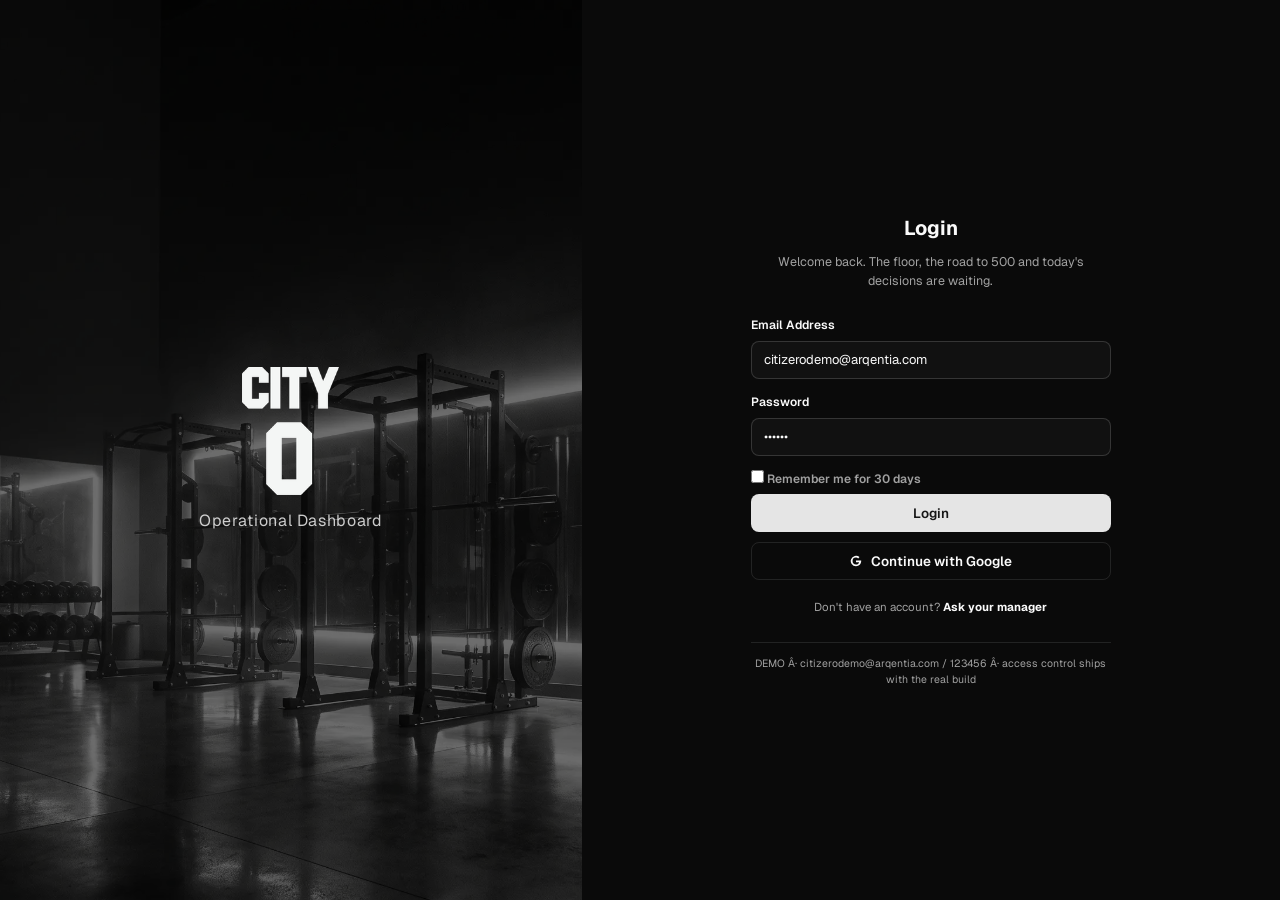
==== commit 440699e3: "Stop mobile scroll jump: resize rerender only fires on width change Scrolling on phones collapses th" ====
--- a/index.html
+++ b/index.html
@@ -1,14 +1,14 @@
-<!DOCTYPE html>
+﻿<!DOCTYPE html>
 <html lang="en">
 <head>
 <meta charset="utf-8">
 <meta name="viewport" content="width=device-width, initial-scale=1">
-<title>CITY 0 OPS · Public Surface Monitor</title>
+<title>CITY 0 OPS Â· Public Surface Monitor</title>
 <link rel="icon" href="assets/logo-cz-mark.png">
 <link rel="preconnect" href="https://fonts.googleapis.com">
 <link rel="preconnect" href="https://fonts.gstatic.com" crossorigin>
 <link href="https://fonts.googleapis.com/css2?family=Geist:wght@300;400;500;600;700;800&family=Geist+Mono:wght@400;500&display=swap" rel="stylesheet">
-<link rel="stylesheet" href="styles.css?v=0830e">
+<link rel="stylesheet" href="styles.css?v=0830k">
 </head>
 <body>
 <div class="shell">
@@ -17,8 +17,9 @@
     <div class="wordmark">
       <img src="assets/logo-horizontal-white.png" alt="City Zero">
       <img class="mkmini" src="assets/logo-cz-mark.png" alt="City Zero">
-      <span class="ops">OPS</span>
+      <span class="ops opsanim">OPERATIONS</span>
     </div>
+    <div class="side-live"><span class="livedot"></span><b id="side-live-txt"></b></div>
     <nav class="nav" id="nav"></nav>
     <div style="margin-top:auto"></div>
     <div class="side-status" id="side-status"></div>
@@ -63,6 +64,7 @@
         <span class="kbd">Ctrl K</span>
       </button>
       <div class="ahr">
+        <a class="ahbtn" href="landing.html" target="_blank" data-tip="Landing page" aria-label="Landing"><svg viewBox="0 0 24 24" fill="none" stroke="currentColor" stroke-width="2" stroke-linecap="round" stroke-linejoin="round"><circle cx="12" cy="12" r="10"/><path d="M2 12h20"/><path d="M12 2a15.3 15.3 0 0 1 4 10 15.3 15.3 0 0 1-4 10 15.3 15.3 0 0 1-4-10 15.3 15.3 0 0 1 4-10z"/></svg></a>
         <button class="ahbtn" onclick="setTheme(THEME === 'dark' ? 'light' : 'dark')" aria-label="Toggle theme" data-tip="Theme">
           <svg class="ico-moon" viewBox="0 0 24 24" fill="none" stroke="currentColor" stroke-width="2" stroke-linecap="round"><path d="M12 3a6 6 0 0 0 9 9 9 9 0 1 1-9-9Z"></path></svg>
           <svg class="ico-sun" viewBox="0 0 24 24" fill="none" stroke="currentColor" stroke-width="2" stroke-linecap="round"><circle cx="12" cy="12" r="4"></circle><path d="M12 2v2m0 16v2M4.9 4.9l1.4 1.4m11.4 11.4 1.4 1.4M2 12h2m16 0h2M4.9 19.1l1.4-1.4m11.4-11.4 1.4-1.4"></path></svg>
@@ -84,17 +86,18 @@
   </div>
 
 </div>
-<script src="data.js?v=0830e"></script>
-<script src="i18n.js?v=0830e"></script>
+<script src="data.js?v=0830k"></script>
+<script src="i18n.js?v=0830k"></script>
 <script src="vendor/anime.min.js"></script>
-<script src="charts.js?v=0830e"></script>
-<script src="animations.js?v=0830e"></script>
-<script src="components.js?v=0830e"></script>
-<script src="app.js?v=0830e"></script>
-<script src="live.js?v=0830e"></script>
+<script src="charts.js?v=0830k"></script>
+<script src="animations.js?v=0830k"></script>
+<script src="components.js?v=0830k"></script>
+<script src="app.js?v=0830k"></script>
+<script src="live.js?v=0830k"></script>
 <script>
-/* QA: ?rail=1 abre con el sidebar colapsado a iconos */
+/* QA: ?rail=1 abre con el sidebar colapsado a iconos; ?anim=off apaga TAMBIÃ‰N los keyframes CSS */
 if (location.search.includes("rail=1")) document.querySelector(".shell").classList.add("collapsed");
+if (location.search.includes("anim=off")) document.documentElement.classList.add("animoff");
 /* debug hook: ?debug=1 lists elements wider than the viewport in a DOM node */
 if (location.search.includes("debug=1")) {
   setTimeout(() => {
--- a/styles.css
+++ b/styles.css
@@ -1701,10 +1701,10 @@
 .mchl span { display: block; font-size: 12.5px; color: var(--muted-foreground); margin-top: 3px; }
 .mchr { display: flex; align-items: center; gap: 8px; flex-wrap: wrap; }
 .mchr .btngrp .btn:first-child { border-radius: var(--radius-md) 0 0 var(--radius-md); border-left: 1px solid var(--input); }
-.mdows { display: grid; grid-template-columns: repeat(7, 1fr); border-bottom: 1px solid var(--border); }
+.mcal .mdows { display: grid; grid-template-columns: repeat(7, 1fr); border-bottom: 1px solid var(--border); }
 .mdows div { padding: 8px 10px; font-size: 12px; font-weight: 500; color: var(--muted-foreground); text-align: center; border-right: 1px solid color-mix(in oklab, var(--border) 55%, transparent); }
 .mdows div:last-child { border-right: 0; }
-.mgrid { display: grid; grid-template-columns: repeat(7, 1fr); }
+.mcal .mgrid { display: grid; grid-template-columns: repeat(7, 1fr); }
 .mcell { min-height: 118px; padding: 6px 8px; border-right: 1px solid color-mix(in oklab, var(--border) 55%, transparent); border-bottom: 1px solid color-mix(in oklab, var(--border) 55%, transparent); }
 .mgrid .mcell:nth-child(7n) { border-right: 0; }
 .mcell.off { background: color-mix(in oklab, var(--muted) 25%, transparent); }
@@ -1932,3 +1932,158 @@
 .btn.solid.xs { height: 26px; padding: 0 11px; font-size: 12px; }
 @media (max-width: 1100px) { .axgrid { grid-template-columns: 1fr; } }
 @media (prefers-reduced-motion: reduce) { .axc { transition: none; } }
+
+/* topbar rediseñado: título grande + línea corta + reloj vivo */
+.topbar h1 { font-size: 26px; font-weight: 700; letter-spacing: -.02em; line-height: 1.15; }
+.topbar .sub { font-size: 13.5px; margin-top: 5px; max-width: 70ch; line-height: 1.5; }
+.tclock { text-align: right; }
+.tclock b { display: block; font-size: 22px; font-weight: 600; line-height: 1.05; font-variant-numeric: tabular-nums; letter-spacing: .01em; }
+.tclock span { display: block; font-size: 11px; color: var(--muted-foreground); margin-top: 3px; text-transform: capitalize; }
+.tcsep { width: 1px; align-self: stretch; background: var(--border); }
+.tmeta { display: flex; flex-direction: column; gap: 6px; align-items: flex-end; }
+.sweep { gap: 14px; }
+@media (max-width: 900px) { .tclock, .tcsep { display: none; } }
+
+/* ================= inbox elaborado + sidebar viva ================= */
+.ibsearch input { background: transparent; border: 0; outline: 0; color: var(--foreground); font: inherit; font-size: 12.5px; padding: 0; }
+.ibsearch { height: 32px; border: 1px solid var(--input); border-radius: var(--radius-md); padding: 0 10px; gap: 8px; align-items: center; background: color-mix(in oklab, var(--input) 25%, transparent); }
+.ibsearch svg { position: static; width: 14px; height: 14px; color: var(--muted-foreground); flex: none; }
+.ibtabbar { display: flex; gap: 2px; border-bottom: 1px solid var(--border); margin-bottom: 10px; }
+.ibtb { border: 0; background: transparent; color: var(--muted-foreground); font: inherit; font-size: 12.5px; font-weight: 500; padding: 6px 9px; cursor: pointer; border-bottom: 2px solid transparent; margin-bottom: -1px; }
+.ibtb:hover { color: var(--foreground); }
+.ibtb.on { color: var(--foreground); border-bottom-color: var(--foreground); }
+.ibtb .mono { font-size: 10.5px; color: var(--muted-foreground); }
+.ibempty { font-size: 12px; color: var(--muted-foreground); padding: 8px 4px 12px; }
+.ibchips { display: flex; gap: 5px; flex-wrap: wrap; }
+.ibchip.t2 { color: var(--mint); border-color: color-mix(in oklab, var(--mint) 40%, transparent); background: color-mix(in oklab, var(--mint) 10%, transparent); }
+.ibchip.t3 { color: var(--amber); border-color: color-mix(in oklab, var(--warnY) 40%, transparent); background: color-mix(in oklab, var(--warnY) 10%, transparent); }
+.ibch.on { color: var(--foreground); font-weight: 600; }
+.ibpres { position: relative; display: inline-flex; }
+.ibpres i { position: absolute; right: 0; bottom: 0; width: 9px; height: 9px; border-radius: 999px; background: var(--live); border: 2px solid var(--card); }
+.ibhacts { margin-left: auto; display: flex; align-items: center; gap: 4px; }
+.mreact { display: inline-flex; align-items: center; height: 22px; padding: 0 7px; border-radius: 999px; background: var(--secondary); border: 1px solid var(--border); font-size: 12px; margin-top: 4px; width: fit-content; }
+.ibtico { display: flex; align-items: center; gap: 2px; }
+.side-live { display: flex; align-items: center; gap: 8px; margin: 4px 0 12px; padding: 7px 10px; border: 1px solid color-mix(in oklab, var(--live) 30%, var(--border)); border-radius: var(--radius-lg); background: color-mix(in oklab, var(--live) 7%, transparent); overflow: hidden; }
+.side-live b { font-size: 11px; font-weight: 600; color: var(--foreground); opacity: 0; transform: translateY(3px); transition: opacity .25s ease, transform .25s ease; white-space: nowrap; overflow: hidden; text-overflow: ellipsis; }
+.side-live b.in { opacity: 1; transform: none; }
+.shell.collapsed .side-live { display: none; }
+.ops.opsanim { animation: opsbreathe 3.6s ease-in-out infinite; }
+@keyframes opsbreathe { 0%, 100% { opacity: .65; letter-spacing: .2em; } 50% { opacity: 1; letter-spacing: .3em; } }
+@media (prefers-reduced-motion: reduce) { .ops.opsanim { animation: none; } .side-live b { transition: none; opacity: 1; } }
+.side-made img { height: 26px !important; }
+
+/* ================= móvil 100% (auditoría de agentes, pase 1: core) ================= */
+@media (max-width: 960px) {
+  /* la banda horizontal del sidebar: fuera todo lo que no es nav para que la nav lidere */
+  .side-status, .livesim, .langrow, .side-live, .side-made, .side-user { display: none !important; }
+  /* calendario: mes desplazable manteniendo header y cuerpo alineados */
+  .mcal { overflow-x: auto; }
+  .mdows, .mgrid { min-width: 900px; }
+  /* classes: los tracks 1fr no pueden encoger bajo min-content — minmax(0,1fr) sí */
+  .acgrid, .acgrid2, .stgrid, .crmrow2, .ccbody, .kpigrid, .axgrid { grid-template-columns: minmax(0, 1fr); }
+  .gchart { overflow-x: auto; }
+}
+@media (max-width: 640px) {
+  .crumb { white-space: nowrap; }
+  .crumb > span:first-child { display: none; }
+  .topsearch .kbd { display: none; }
+  .drow .dbody { min-width: 0; overflow-wrap: anywhere; }
+  .hmgrid { min-width: 560px; }
+  .hmhour { font-size: 11px; }
+  .ast b, .ast span { white-space: normal; }
+  .csmini { grid-template-columns: repeat(2, 1fr); }
+  .phav { font-size: 9.5px; }
+  .chip { font-size: 10px; }
+  .actlegs .actleg, .cflowx span { white-space: nowrap; font-size: 10.5px; }
+  /* gutters de 32px → 14px: más ancho útil en teléfono */
+  #content > .crmhead, #content > .kpigrid, #content > .crmcard, #content > .crmrow2,
+  #content > .kbbar, #content > .kanban2, #content > .tabs, #content > .pfgrid,
+  #content > .acthdr, #content > .acgrid, #content > .acgrid2, #content > .mcal,
+  #content > .repnote, #content > .astiles, #content > .stgrid { margin-left: 14px; margin-right: 14px; }
+  .topbar { padding: 16px 14px 14px; }
+  .hero { margin: 12px 14px 0 !important; }
+  .secdesc { padding: 10px 14px 0; }
+  .metrics, .grid, .surfaces { padding-left: 14px; padding-right: 14px; }
+  .demo-note { margin: 24px 14px 0; }
+}
+
+/* ================= móvil pase 2 (agente C): estilos inline, min-width, tabs ================= */
+.grid > *, .acgrid > *, .acgrid2 > *, .crmrow2 > *, .stgrid > *, .ccbody > *, .pfgrid > * { min-width: 0; }
+.tabs { max-width: 100%; overflow-x: auto; scrollbar-width: thin; }
+.mcal .mdows, .mcal .mgrid { min-width: 0; }
+@media (max-width: 960px) {
+  .mcal .mdows, .mcal .mgrid { min-width: 900px; }
+  /* estilos inline de app.js no pueden ganar en teléfono */
+  .acgrid[style] { grid-template-columns: minmax(0, 1fr) !important; }
+}
+@media (max-width: 640px) {
+  .mgrid[style], .astiles[style], .kanban[style] { grid-template-columns: 1fr !important; }
+  .mgrid { grid-template-columns: 1fr 1fr; }
+  .dist .drow[style] { grid-template-columns: 1fr !important; }
+  .stcells { grid-template-columns: minmax(0, 1fr) minmax(0, 1fr); }
+  .lgrem input[type=checkbox] { width: 16px; height: 16px; }
+}
+@media (max-width: 480px) {
+  .crgrid { grid-template-columns: 1fr; }
+  .pfwdgrid { grid-template-columns: 1fr; }
+  .stcells { grid-template-columns: minmax(0, 1fr); }
+}
+
+/* ================= móvil pase 3 (agente B): Grow/Keep/board/inbox ================= */
+.farr svg { width: 22px; height: 22px; }
+.toast { width: min(340px, calc(100vw - 32px)); }
+.kanban2 { scroll-snap-type: x mandatory; }
+.kbcol { scroll-snap-align: start; }
+.ibpres { overflow: visible; }
+html.animoff *, html.animoff *::before, html.animoff *::after { animation: none !important; transition: none !important; }
+@media (max-width: 960px) {
+  .grid, .grid.split, .grid.half { grid-template-columns: minmax(0, 1fr); }
+  .panel { min-width: 0; }
+  .metrics { grid-template-columns: repeat(2, minmax(0, 1fr)); grid-auto-flow: row; }
+}
+@media (max-width: 640px) {
+  .ptitle { flex-wrap: wrap; }
+  .ptitle .chip, .ptitle .hint { white-space: normal; }
+  .cchead { flex-wrap: wrap; }
+  .wordmark .ops { display: none; }
+  .drow .dbody { flex-basis: 100%; }
+  .cflowx span:not(:nth-child(3n+1)) { visibility: hidden; }
+  .tablewrap, .hmwrap { -webkit-mask-image: linear-gradient(90deg, #000 93%, transparent); mask-image: linear-gradient(90deg, #000 93%, transparent); }
+  .crmrow2 .crmcard { overflow-x: auto; }
+  .tlticks, .tlarea { min-width: 470px; }
+  .ibleft { display: flex; flex-direction: row; flex-wrap: wrap; gap: 6px; }
+  .ibleft .ibsec, .ibleft .iblt { width: 100%; }
+  .ibleft .ibch { border: 1px solid var(--border); border-radius: 999px; padding: 4px 11px; width: auto; }
+  .ibleft .ibnote { display: none; }
+}
+/* iconos de canal en el inbox */
+.ibcn { display: inline-flex; align-items: center; gap: 7px; min-width: 0; }
+.ibch { cursor: pointer; }
+.ibch svg { width: 13px; height: 13px; color: var(--muted-foreground); flex: none; }
+.ibch.on svg { color: var(--foreground); }
+.ibcico { display: inline-flex; margin-right: 4px; }
+.ibcico svg { width: 11px; height: 11px; }
+.ibchip { display: inline-flex; align-items: center; }
+
+/* ================= bottom nav móvil (patrón 4thman) ================= */
+#mobnav { display: none; }
+@media (max-width: 640px) {
+  .sidebar { display: none !important; }
+  .content { padding-bottom: 84px; }
+  #mobnav { position: fixed; left: 0; right: 0; bottom: 0; z-index: 70; display: grid; grid-template-columns: repeat(5, 1fr); background: color-mix(in oklab, var(--sidebar) 92%, transparent); backdrop-filter: blur(12px); border-top: 1px solid var(--border); padding: 8px 6px calc(8px + env(safe-area-inset-bottom)); }
+  #mobnav a { display: flex; flex-direction: column; align-items: center; gap: 3px; text-decoration: none; color: var(--muted-foreground); font-size: 10px; font-weight: 600; padding: 4px 0; border-radius: 10px; }
+  #mobnav a svg { width: 20px; height: 20px; }
+  #mobnav a.on { color: var(--foreground); background: color-mix(in oklab, var(--accent) 60%, transparent); }
+}
+
+/* sheet "More" móvil: todas las categorías, limpio */
+#mobsheet .msh-b { position: fixed; inset: 0; background: rgba(0,0,0,.55); z-index: 75; }
+#mobsheet .msh { position: fixed; left: 0; right: 0; bottom: 0; z-index: 80; background: var(--card); border-top: 1px solid var(--border); border-radius: 18px 18px 0 0; max-height: 74dvh; overflow-y: auto; padding: 14px 16px calc(88px + env(safe-area-inset-bottom)); animation: mshup .22s ease-out; }
+@keyframes mshup { from { transform: translateY(30px); opacity: 0; } }
+.msh-t { display: flex; justify-content: space-between; align-items: center; font-weight: 700; font-size: 15px; padding: 2px 2px 8px; }
+.msh-t span { cursor: pointer; color: var(--muted-foreground); padding: 2px 8px; font-size: 16px; }
+.msh-g { font-size: 10.5px; letter-spacing: .1em; text-transform: uppercase; color: var(--muted-foreground); margin: 12px 2px 4px; }
+.msh a { display: flex; align-items: center; gap: 11px; padding: 11px 8px; border-radius: 10px; color: var(--foreground); text-decoration: none; font-size: 14.5px; font-weight: 500; }
+.msh a:active { background: var(--accent); }
+.msh a svg { width: 17px; height: 17px; color: var(--muted-foreground); }
+@media (prefers-reduced-motion: reduce) { #mobsheet .msh { animation: none; } }
